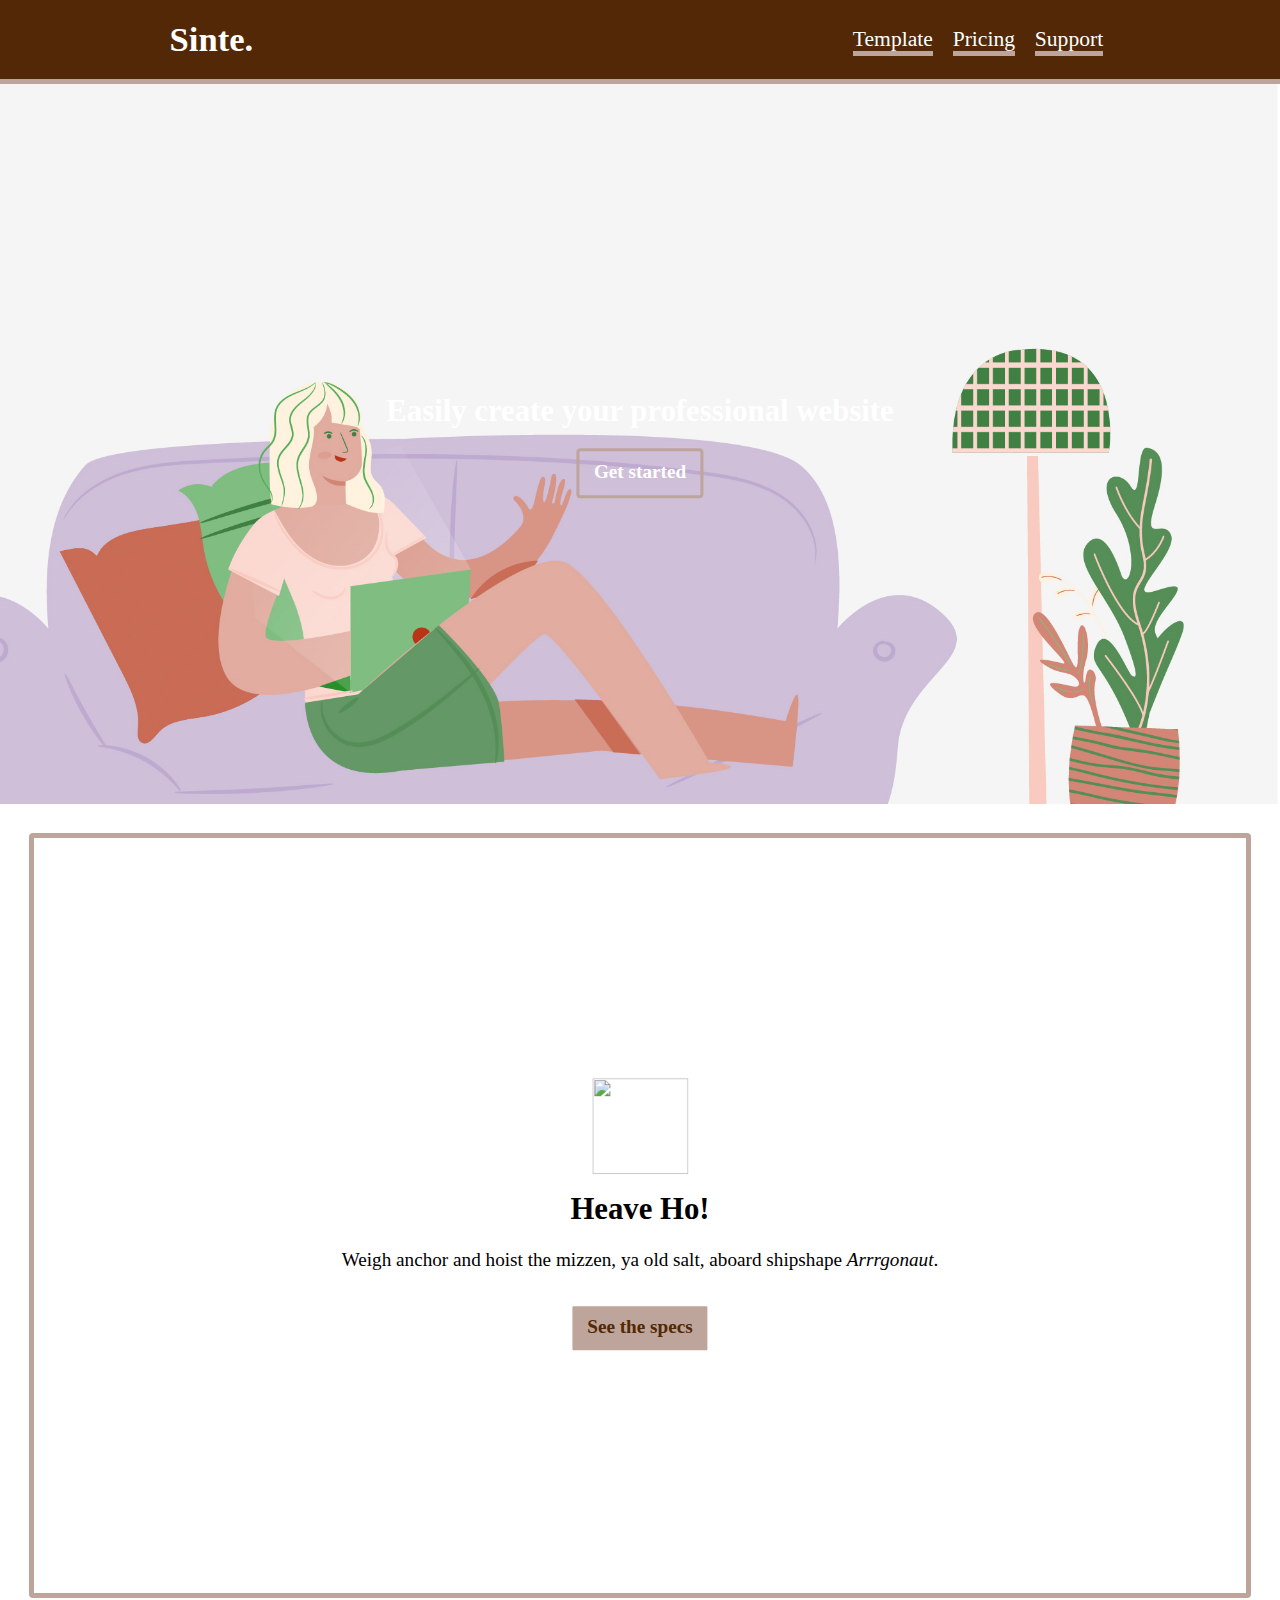
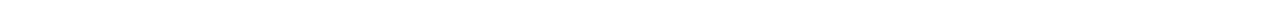
==== index.html @ 898524a1 "Create saas website" ====
<!DOCTYPE html>
<html lang="en-ca">
<head>
  <meta charset="utf-8">
  <title>Saas website</title>
  <meta name="viewport" content="width=device-width,initial-scale=1">
  <link href="css/modules.css" rel="stylesheet">
  <link href="css/grid.css" rel="stylesheet">
  <link href="css/type.css" rel="stylesheet">
  <link href="css/main.css" rel="stylesheet">
  <link href="https://fonts.googleapis.com/css?family=Montserrat:300,400,500,600,700" rel="stylesheet">
</head>
<body>
  <ul class="skip-links">
    <li><a href="#main">Jump to main content</a></li>
    <li><a href="#nav">Jump to navigation</a></li>
  </ul>

  <div class="masthead gutter">
    <header role="banner" class="grid grid-middle gutter wrapper">
      <h1 class="logo push-0 unit [ xs-1 s-1 m-1-2 l-1-2 ] pad-t-1-2 pad-b-1-2">Sinte.</h1>
      <nav role="navigation" id="nav" class="nav unit [ xs-1 s-1 m-1-2 l-1-2 ] pad-t-1-2 pad-b-1-2">
        <ul class="list-group-inline mega push-0">
          <li><a class="ib gutter-1-4" href="#"><span>Template</span></a></li>
          <li><a class="ib gutter-1-4" href="#"><span>Pricing</span></a></li>
          <li><a class="ib gutter-1-4" href="#"><span>Support</span></a></li>
        </ul>
      </nav>
    </header>
  </div>

  <main role="main" id="main">
    <article>
      <div class="banner embed embed-16by9">
        <img class="embed-item" src="images/banner.jpg" alt="">
        <section class="banner-content pin-c w-1 max-length gutter text-center">
          <h2 class="push-1-2">Easily create your professional website</h2>
          <a class="btn btn-ghost btn-banner bold" href="#">Get started</a>
        </section>
      </div>

      <div class="island part-2">
        <div class="card embed embed-golden">
          <div class="card-content pin-c w-1 max-length gutter text-center">
            <i class="icon i-96 push-1-2"><img src="images/ship.svg" alt=""></i>
            <h2 class="push-1-2">Heave Ho!</h2>
            <p>Weigh anchor and hoist the mizzen, ya old salt, aboard shipshape <i>Arrrgonaut</i>.</p>
            <a class="btn btn-light bold" href="#">See the specs</a>
          </div>
        </div>
      </div>
    </article>
  </main>



</body>
</html>
---- css/modules.css ----
/*
 * Modulifier || Code released under the UNLICENSE
 * Code under other copyrights & licenses listed below.
 * https://modulifier.web-dev.tools/#responsive;images;list-group;embed;media-object;icons;hidden;positioning;nice-lists;forms;buttons;accessibility;print
 */

@-moz-viewport { width: device-width; scale: 1; }
@-ms-viewport { width: device-width; scale: 1; }
@-o-viewport { width: device-width; scale: 1; }
@-webkit-viewport { width: device-width; scale: 1; }
@viewport { width: device-width; scale: 1; }

html {
  box-sizing: border-box;
  -moz-text-size-adjust: 100%;
  -ms-text-size-adjust: 100%;
  -webkit-text-size-adjust: 100%;
  text-size-adjust: 100%;
}

*, *::before, *::after {
  box-sizing: inherit;
}

body {
  margin: 0;
}

article,
aside,
details,
figcaption,
figure,
footer,
header,
main,
menu,
nav,
section,
summary {
  display: block;
}

audio,
canvas,
progress,
video {
  display: inline-block;
  vertical-align: baseline;
}

template {
  display: none;
}

details {
  cursor: pointer;
}

audio:not([controls]) {
  display: none;
  height: 0;
}

a,
area,
button,
input,
label,
select,
textarea,
[tabindex] {
  -ms-touch-action: manipulation;
  touch-action: manipulation;
}

img {
  border: 0;
}

.img-flex,
.img-flex img {
  display: block;
  width: 100%;
}

svg {
  fill: currentColor;
}

svg:not(:root) {
  overflow: hidden;
}

svg.img-flex {
  width: 100%;
  height: 100%;
}

.image-replacement, .ir {
  overflow: hidden;
  direction: ltr;
  text-align: left;
  text-indent: 100%;
  white-space: nowrap;
}

.list-group, .list-group-inline, .list-group--inline {
  padding-left: 0;
  list-style-type: none;
}

.list-group > dd {
  margin-left: 0;
}

.list-group-inline::before,
.list-group-inline::after,
.list-group--inline::before,
.list-group--inline::after {
  content: "";
  display: table;
}

.list-group-inline::after,
.list-group--inline::after {
  clear: both;
}

.list-group-inline > li,
.list-group--inline > li {
  display: inline-block;
}

.list-group-inline > dt,
.list-group--inline > dt {
  clear: left;
  float: left;
  width: 11em;
}

.list-group-inline > dd,
.list-group--inline > dd {
  float: left;
  min-width: 12em;
}

.embed {
  margin-left: 0;
  margin-right: 0;
  overflow: hidden;
  position: relative;
  width: 100%;
}

.embed-1by1, .embed--1by1 {
  padding-top: 100%; /* Square */
}

.embed-4by3, .embed--4by3 {
  padding-top: 75%; /* Traditional TV/computer screens */
}

.embed-iso216, .embed--iso216 {
  padding-top: 70.92%; /* A-standard paper sizes */
}

.embed-3by2, .embed--3by2 {
  padding-top: 66.6%; /* Classic 35 mm film & most digital photos, landscape */
}

.embed-2by3, .embed--2by3 {
  padding-top: 150%; /* Classic 35 mm film & most digital photos, portrait */
}

.embed-golden, .embed--golden {
  padding-top: 61.8%; /* The Golden Ratio */
}

.embed-16by9, .embed--16by9 {
  padding-top: 56.25%; /* HD TV */
}

.embed-185by100, .embed--185by100 {
  padding-top: 54.05%; /* Common widescreen cinema */
}

.embed-24by10, .embed--24by10 {
  padding-top: 41.667%; /* Widescreen cinema: 2.4:1 */
}

.embed-3by1, .embed--3by1 {
  padding-top: 33.3333%; /* Panorama photos */
}

.embed-4by1, .embed--4by1 {
  padding-top: 25%; /* Polyvision */
}

.embed-5by1, .embed--5by1 {
  padding-top: 20%; /* Really wide... */
}

.embed-item, .embed__item {
  min-height: 100%;
  left: 0;
  position: absolute;
  top: 0;
  width: 100%;
}

.media {
  overflow: hidden;
}

.media-img, .media__img {
  float: left;
}

.media-img-reversed, .media__img--reversed {
  float: right;
}

.media-img-stacked, .media__img--stacked {
  float: none;
}

.media-body, .media__body {
  overflow: hidden;
  min-width: 12em; /* Slightly less than 200px, responsiveness built in */
}

.icon {
  display: inline-block;
  position: relative;
  background: transparent none no-repeat center center;
  background-size: contain;
  vertical-align: middle;
}

.i-16, .i--16 {
  height: 16px;
  width: 16px;
}

.i-18, .i--18 {
  height: 18px;
  width: 18px;
}

.i-20, .i--20 {
  height: 20px;
  width: 20px;
}

.i-24, .i--24 {
  height: 24px;
  width: 24px;
}

.i-32, .i--32 {
  height: 32px;
  width: 32px;
}

.i-48, .i--48 {
  height: 48px;
  width: 48px;
}

.i-64, .i--64 {
  height: 64px;
  width: 64px;
}

.i-96, .i--96 {
  height: 96px;
  width: 96px;
}

.i-128, .i--128 {
  height: 128px;
  width: 128px;
}

.i-192, .i--192 {
  height: 192px;
  width: 192px;
}

.i-256, .i--256 {
  height: 256px;
  width: 256px;
}

.icon img,
.icon svg {
  left: 0;
  height: 100%;
  position: absolute;
  top: 0;
  width: 100%;
  fill: currentColor;
}

.icon-label {
  vertical-align: middle;
}

.icon-link,
.icon-link:focus,
.icon-link:hover {
  text-decoration: none;
}

[hidden], .hidden {
  /* stylelint-disable declaration-no-important */
  display: none !important;
  visibility: hidden !important;
  /* stylelint-enable */
}

.visually-hidden {
  height: 1px;
  margin: -1px;
  overflow: hidden;
  padding: 0;
  position: absolute;
  width: 1px;
  border: 0;
  clip: rect(0 0 0 0);
  clip-path: inset(50%);
}

.visually-hidden.focusable:active, .visually-hidden.focusable:focus {
  height: auto;
  margin: 0;
  overflow: visible;
  position: static;
  width: auto;
  clip: auto;
  clip-path: none;
}

.invisible {
  visibility: hidden;
}

.chop,
.crop {
  overflow: hidden;
}

.truncate {
  max-width: 100%;
  overflow: hidden;
  width: 100%;
  text-overflow: ellipsis;
  white-space: nowrap;
}

.scrollable {
  max-width: 100%;
  overflow-x: auto;
  overflow-y: hidden;
  -webkit-overflow-scrolling: touch;
}

.clearfix::after {
  content: " ";
  display: block;
  clear: both;
}

.left {
  float: left;
}

.right {
  float: right;
}

.center-text,
.center-flow {
  text-align: center;
}

.center-block {
  margin-left: auto;
  margin-right: auto;
}

.no-auto-margins,
.not-centered {
  /* stylelint-disable declaration-no-important */
  margin-left: 0 !important;
  margin-right: 0 !important;
  /* stylelint-enable */
}

.center-content,
.center-content-vertical,
.center-contents,
.center-contents-vertical {
  display: -webkit-flex;
  display: -ms-flexbox;
  display: flex;
  -webkit-justify-content: center;
  -ms-flex-pack: center;
  justify-content: center;
  -webkit-align-items: center;
  -ms-flex-align: center;
  align-items: center;
  -webkit-align-content: center;
  -ms-flex-line-pack: center;
  align-content: center;
  -webkit-flex-direction: column wrap;
  -ms-flex-direction: column wrap;
  flex-flow: column wrap;
}

.center-content-start,
.center-content-vertical-start,
.center-contents-start,
.center-contents-vertical-start {
  display: -webkit-flex;
  display: -ms-flexbox;
  display: flex;
  -webkit-justify-content: center;
  -ms-flex-pack: center;
  justify-content: center;
  -webkit-flex-direction: column wrap;
  -ms-flex-direction: column wrap;
  flex-flow: column wrap;
}

.center-content-horizontal,
.center-contents-horizontal {
  display: -webkit-flex;
  display: -ms-flexbox;
  display: flex;
  -webkit-justify-content: center;
  -ms-flex-pack: center;
  justify-content: center;
  -webkit-align-items: center;
  -ms-flex-align: center;
  align-items: center;
  -webkit-align-content: center;
  -ms-flex-line-pack: center;
  align-content: center;
  -webkit-flex-direction: row wrap;
  -ms-flex-direction: row wrap;
  flex-flow: row wrap;
}

.inline {
  display: inline;
}

.block {
  display: block;
}

.inline-block, .ib {
  display: inline-block;
}

.valign-top {
  vertical-align: top;
}

.valign-bottom {
  vertical-align: bottom;
}

.valign-middle {
  vertical-align: middle;
}

.fixed {
  position: fixed;
}

.relative {
  position: relative;
}

[class*="pin-"],
.absolute {
  position: absolute;
}

.static {
  position: static;
}

.zindex-1 {
  z-index: 1;
}

.zindex-2 {
  z-index: 2;
}

.zindex-3 {
  z-index: 3;
}

.zindex-1000 {
  z-index: 1000;
}

.pin-top-left,
.pin-left-top,
.pin-tl,
.pin-lt {
  top: 0;
  left: 0;
}

.pin-top-right,
.pin-right-top,
.pin-tr,
.pin-rt {
  top: 0;
  right: 0;
}

.pin-bottom-left,
.pin-left-bottom,
.pin-bl,
.pin-lb {
  bottom: 0;
  left: 0;
}

.pin-bottom-right,
.pin-right-bottom,
.pin-br,
.pin-rb {
  bottom: 0;
  right: 0;
}

.pin-top-center,
.pin-center-top,
.pin-tc,
.pin-ct {
  left: 50%;
  top: 0;
  transform: translateX(-50%);
}

.pin-bottom-center,
.pin-center-bottom,
.pin-bc,
.pin-cb {
  bottom: 0;
  left: 50%;
  transform: translateX(-50%);
}

.pin-center-left,
.pin-left-center,
.pin-cl,
.pin-lc {
  left: 0;
  top: 50%;
  transform: translateY(-50%);
}

.pin-center-right,
.pin-right-center,
.pin-cr,
.pin-rc {
  right: 0;
  top: 50%;
  transform: translateY(-50%);
}

.pin-center, .pin-c {
  left: 50%;
  top: 50%;
  transform: translate(-50%, -50%);
}

.width-quarter, .w-1-4 {
  width: 25%;
}

.width-half, .w-1-2 {
  width: 50%;
}

.width-full, .w-1 {
  width: 100%;
}

.height-quarter, .h-1-4 {
  height: 25%;
}

.height-half, .h-1-2 {
  height: 50%;
}

.height-full, .h-1 {
  height: 100%;
}

.height-win-quarter, .h-w-1-4 {
  height: 25vh;
  max-height: 46em;
}

.height-win-half, .h-w-1-2 {
  height: 50vh;
  max-height: 46em;
}

.height-win-full, .h-w-1 {
  height: 100vh;
  max-height: 46em;
}

ul {
  list-style-type: none;
}

ul > li::before {
  content: "·";
  float: left;
  margin-left: -1.6em;
  width: 1.3em;
  text-align: right;
}

ol {
  counter-reset: ol-simple-numbers;
  list-style-type: none;
}

ol > li::before {
  float: left;
  margin-left: -1.6em;
  width: 1.3em;
  counter-increment: ol-simple-numbers;
  content: counter(ol-simple-numbers);
  text-align: right;
}

.list-group > li::before,
.list-group-inline > li::before,
.list-group--inline > li::before {
  content: none;
}

/* stylelint-disable no-descending-specificity */

/*
 * (c) Nicolas Gallagher and Jonathan Neal of Normalize.css || MIT License
 *     https://necolas.github.io/normalize.css/
 */

button,
input,
optgroup,
select,
textarea {
  color: inherit;
  font: inherit;
  margin: 0;
}

button,
input {
  overflow: visible;
}

button,
select {
  text-transform: none;
}

button,
html [type="button"],
[type="reset"],
[type="submit"] {
  -webkit-appearance: button;
  cursor: pointer;
}

button[disabled],
html input[disabled] {
  cursor: default;
}

button::-moz-focus-inner,
input::-moz-focus-inner {
  border: 0;
  padding: 0;
}

[type="checkbox"],
[type="radio"] {
  opacity: 0;
  position: absolute;
  height: 1px;
  width: 1px;
}

[type="number"]::-webkit-inner-spin-button,
[type="number"]::-webkit-outer-spin-button {
  height: auto;
}

[type="search"]::-webkit-search-cancel-button,
[type="search"]::-webkit-search-decoration {
  -webkit-appearance: none;
}

fieldset {
  padding-left: 0;
  padding-right: 0;

  border: 0;
  border-top: 2px solid #666;
}

legend {
  color: inherit;
  display: table;
  max-width: 100%;
  padding: 0 .3em 0 0;
  white-space: normal;

  border: 0;

  font-weight: bold;
}

optgroup {
  font-weight: bold;
}

::-webkit-input-placeholder {
  color: inherit;
  opacity: .54;
}

::-webkit-file-upload-button {
  -webkit-appearance: button;
  font: inherit;
}

/* End Normalize.css code */

label,
.label-block {
  display: block;
  cursor: pointer;
}

[type="checkbox"] + label,
[type="radio"] + label,
.label-inline {
  display: inline-block;
}

input:not([type]),
[type="text"],
[type="number"],
[type="search"],
[type="url"],
[type="email"],
[type="password"],
[type="tel"],
[type="datetime-local"],
[type="month"],
[type="week"],
[type="date"],
[type="time"],
[type="range"],
select,
textarea {
  -moz-appearance: none;
  -webkit-appearance: none;
  appearance: none;
}

input,
textarea {
  display: block;
  width: 100%;

  background-color: #fff;
  border: 2px solid #666;
  border-radius: 0;
}

label {
  vertical-align: middle;
}

textarea {
  max-width: 100%;
  min-height: 4em;
  overflow: auto;
}

[type="color"] {
  display: inline-block;
  width: 2em;
}

select {
  display: block;
  width: 100%;

  background-image: url("data:image/svg+xml,%3Csvg xmlns='http://www.w3.org/2000/svg' width='256' height='256' viewBox='0 0 256 256'%3E%3Cpath fill='none' stroke='%23000' stroke-miterlimit='10' stroke-width='70' d='M36.3 82.1l91.9 91.8 91.5-91.8'/%3E%3C/svg%3E");
  background-repeat: no-repeat;
  background-position: calc(100% - .4em) center;
  background-size: 18px auto;
  background-color: #fff;
  border: 2px solid #666;
  border-radius: 0;
}

[type="checkbox"] + label::before {
  content: " ";
  display: inline-block;
  height: 1.8em;
  margin-right: .3em;
  position: relative;
  vertical-align: middle;
  top: -.1em;
  width: 1.8em;

  background-color: #fff;
  background-size: cover;
  border: 2px solid #666;

  line-height: inherit;
}

[type="checkbox"]:checked + label::before {
  background-image: url("data:image/svg+xml,%3Csvg xmlns='http://www.w3.org/2000/svg' width='256' height='256' viewBox='0 0 256 256'%3E%3Cpath fill='none' stroke='%23000' stroke-miterlimit='10' stroke-width='50' d='M49.9 130.1l50.8 50.7L206.1 75.2'/%3E%3C/svg%3E");
}

[type="checkbox"]:focus + label::before {
  outline: 3px solid #000;
  z-index: 1000;
}

[type="radio"] + label::before {
  content: " ";
  display: inline-block;
  height: 1.8em;
  margin-right: .3em;
  position: relative;
  vertical-align: middle;
  top: -.1em;
  width: 1.8em;

  background-color: #fff;
  background-size: cover;
  border: 2px solid #666;
  border-radius: 50%;

  line-height: inherit;
}

[type="radio"]:checked + label::before {
  background-image: url("data:image/svg+xml,%3Csvg xmlns='http://www.w3.org/2000/svg' width='256' height='256' viewBox='0 0 256 256'%3E%3Ccircle cx='128' cy='128' r='70.4'/%3E%3C/svg%3E");
}

[type="radio"]:focus + label::before,
[type="radio"] + label:focus::before {
  box-shadow: 0 0 0 3px #000;
  z-index: 1000;
}

[type="range"] {
  border: 0;
  background-color: #fff;
}

[type="range"]::-webkit-slider-runnable-track {
  height: 6px;

  -webkit-appearance: none;
  appearance: none;
  background-color: #ccc;
  border: 0;
  border-radius: 3px;
}

[type="range"]:active::-webkit-slider-runnable-track {
  background-color: #ccc;
}

[type="range"]::-moz-range-track {
  height: 6px;

  -moz-appearance: none;
  appearance: none;
  background-color: #ccc;
  border: 0;
  border-radius: 3px;
}

[type="range"]:active::-moz-range-track {
  background-color: #ccc;
}

[type="range"]::-ms-track {
  height: 6px;

  -ms-appearance: none;
  appearance: none;
  background-color: #ccc;
  border: 0;
  border-radius: 3px;
}

[type="range"]:active::-ms-track {
  background-color: #ccc;
}

[type="range"]::-webkit-slider-thumb {
  margin-top: -4px;
  height: 16px;
  width: 16px;

  -webkit-appearance: none;
  appearance: none;
  background-color: #000;
  border: none;
  border-radius: 50%;
}

[type="range"]:hover::-webkit-slider-thumb {
  background-color: #000;
}

[type="range"]:active::-webkit-slider-thumb {
  background-color: #000;
}

[type="range"]::-moz-range-thumb {
  margin-top: -4px;
  height: 16px;
  width: 16px;

  -webkit-appearance: none;
  appearance: none;
  background-color: #000;
  border: none;
  border-radius: 50%;
}

[type="range"]:hover::-moz-range-thumb {
  background-color: #000;
}

[type="range"]:active::-moz-range-thumb {
  background-color: #000;
}

[type="range"]::-ms-thumb {
  margin-top: -4px;
  height: 16px;
  width: 16px;

  -webkit-appearance: none;
  appearance: none;
  background-color: #000;
  border: none;
  border-radius: 50%;
}

[type="range"]:hover::-ms-thumb {
  background-color: #000;
}

[type="range"]:active::-ms-thumb {
  background-color: #000;
}

[type="checkbox"].hide-custom-input + label::before,
[type="checkbox"] + .hide-custom-input::before,
[type="radio"].hide-custom-input + label::before,
[type="radio"] + .hide-custom-input::before {
  content: none;
  display: none;
}

/* stylelint-enable */

.link-box {
  display: block;
  text-decoration: none;
}

/* stylelint-disable no-descending-specificity */

button,
.btn {
  cursor: pointer;
  display: inline-block;
  margin: 0;
  overflow: visible;
  padding: .375em .75em .42em;
  -webkit-appearance: none;
  -moz-appearance: none;
  appearance: none;
  background-color: #333;
  border-radius: 4px;
  border: 3px solid #333;
  color: #fff;
  font: inherit;
  text-decoration: none;
  text-transform: none;
}

button::-moz-focus-inner {
  border: 0;
  padding: 0;
}

/* stylelint-enable */

button:focus,
button:hover,
.btn:focus,
.btn:hover {
  background-color: #000;
  border-color: #000;
  color: #fff;
}

button[disabled] {
  cursor: default;
}

.btn-light, .btn--light {
  background-color: #e2e2e2;
  border-color: #e2e2e2;
  color: #000;
}

.btn-light:focus,
.btn-light:hover,
.btn--light:focus,
.btn--light:hover {
  background-color: #666;
  border-color: #666;
  color: #fff;
}

.btn-ghost,
.btn--ghost {
  background-color: transparent;
  border-color: #333;
  color: #000;
}

.btn-ghost:focus,
.btn-ghost:hover,
.btn--ghost:focus,
.btn--ghost:hover {
  background-color: #e2e2e2;
  border-color: #000;
  color: #000;
}

.btn-link {
  display: inline;
  padding: 0;
  background-color: transparent;
  border-radius: 0;
  border: 0;
  color: inherit;
}

.btn-link:focus,
.btn-link:hover {
  background-color: transparent;
  color: inherit;
}

a:hover, a:active {
  outline: none;
}

a:focus,
[tabindex="0"]:focus,
details:focus,
summary:focus,
input:focus,
textarea:focus,
button:focus,
select:focus {
  outline: 3px solid #000;
  outline-offset: 0;
}

a:focus, [tabindex="0"]:focus {
  outline-offset: 3px;
}

.skip-links {
  margin: 0;
  padding: 0;
  list-style-type: none;
}

.skip-links > li::before {
  content: none; /* Remove the bullets if nice lists is selected */
}

.skip-links a,
.skip-links button {
  padding: .5em .75em;
  position: absolute;
  top: -10em;
  z-index: 10000; /* To make sure they're always on top */
  background-color: #000;
  border: 0;
  color: #fff;
  font-size: 1.125rem;
  font-weight: bold;
  text-decoration: none;
}

.skip-links a:focus,
.skip-links button:focus {
  outline-offset: 3px;
  top: 0;
}

[aria-busy="true"] {
  cursor: progress;
}

[aria-controls] {
  cursor: pointer;
}

[aria-disabled] {
  cursor: default;
}

.print-only {
  display: none;
  visibility: hidden;
}

.page-break-before {
  page-break-before: always;
}

.page-break-after {
  page-break-after: always;
}

.no-page-break-inside {
  page-break-inside: avoid;
}

@media print {

  /* stylelint-disable declaration-no-important */

  .no-print {
    display: none !important;
    visibility: hidden !important;
  }

  .print-only,
  .force-print {
    display: block !important;
    visibility: visible !important;
  }

  /* stylelint-enable */

  .visually-hidden.force-print {
    height: auto;
    margin: 0;
    overflow: visible;
    padding: 0;
    position: static;
    width: auto;
    border: 0;
    clip: initial;
    clip-path: none;
  }

  /*
   * (c) Fabien Sa || MIT License
   *     http://bafs.github.io/Gutenberg/
   */

  table,
  blockquote,
  pre,
  code,
  figure,
  li,
  hr,
  ul,
  ol,
  a,
  tr {
    page-break-inside: avoid;
  }

  h1, h2, h3, h4, h5, h6, p, a {
    orphans: 3;
    widows: 3;
  }

  h1,
  h2,
  h3,
  h4,
  h5,
  h6 {
    page-break-after: avoid;
    page-break-inside: avoid;
  }

  h1 + p,
  h2 + p,
  h3 + p,
  h4 + p,
  h5 + p,
  h6 + p {
    page-break-before: avoid;
  }

  img {
    page-break-after: auto;
    page-break-before: auto;
    page-break-inside: avoid;
  }

  /* stylelint-disable declaration-no-important */

  pre {
    white-space: pre-wrap !important;
    word-wrap: break-word;
  }

  /* stylelint-enable */

  /* End Gutenberg code */

  /*
   * (c) HTML5 Boilerplate || MIT License
   *     https://html5boilerplate.com/
   */

  /* stylelint-disable declaration-no-important */

  *, *::before, *::after, *::first-letter, *::first-line {
    background: none transparent !important;
    color: #000 !important;
    box-shadow: none !important;
    text-shadow: none !important;
  }

  /* stylelint-enable */

  a, a:visited {
    text-decoration: underline;
  }

  a[href]::after {
    content: " (" attr(href) ")";
  }

  abbr[title]::after {
    content: " (" attr(title) ")";
  }

  a[href^="#"]::after,
  a[href^="javascript:"]::after,
  a.no-print-href::after,
  a.href-no-print::after {
    content: "";
  }

  thead {
    display: table-header-group;
  }

  /* End HTML5 Boilerplate code */

}
---- css/grid.css ----
/*
  Gridifier || Code released under the UNLICENSE
  https://gridifier.web-dev.tools/#xs,4,0,0,0;s,4,25,0,0;m,4,38,1,1;l,4,60,1,1
*/

.grid {
  margin: 0;
  padding: 0;
  letter-spacing: -.31em;
  text-rendering: optimizeSpeed;
  display: -webkit-flex;
  display: -ms-flexbox;
  display: flex;
  -webkit-flex-flow: row wrap;
  -ms-flex-flow: row wrap;
  flex-flow: row wrap;
}

.grid-bottom {
  -webkit-align-items: flex-end;
  -ms-align-items: flex-end;
  align-items: flex-end;
}

.grid-middle {
  -webkit-align-items: center;
  -ms-align-items: center;
  align-items: center;
}

.grid-stretch {
  -webkit-align-items: stretch;
  -ms-align-items: stretch;
  align-items: stretch;
}

.opera-only :-o-prefocus,
.grid {
  word-spacing: -.43em;
}

.unit {
  letter-spacing: normal;
  text-rendering: auto;
  vertical-align: top;
  word-spacing: normal;
  display: inline-block;
  visibility: visible;
}

.grid-bottom .unit {
  vertical-align: bottom;
}

.grid-middle .unit {
  vertical-align: middle;
}

[class*="unit-push-"],
[class*="unit-pull-"] {
  position: relative;
}

.unit-content-distribute {
  display: -ms-flexbox;
  display: -webkit-flex;
  display: flex;
  -ms-flex-direction: column;
  -webkit-flex-direction: column;
  flex-direction: column;
  -ms-flex-pack: justify;
  -webkit-justify-content: space-between;
  justify-content: space-between;
}

.unit-content-center,
.unit-content-center-vertical {
  display: -webkit-flex;
  display: -ms-flexbox;
  display: flex;
  -webkit-justify-content: center;
  -ms-flex-pack: center;
  justify-content: center;
  -webkit-align-items: center;
  -ms-flex-align: center;
  align-items: center;
  -webkit-align-content: center;
  -ms-flex-line-pack: center;
  align-content: center;
  -webkit-flex-direction: column wrap;
  -ms-flex-direction: column wrap;
  flex-flow: column wrap;
}

.unit-content-center-horizontal {
  display: -webkit-flex;
  display: -ms-flexbox;
  display: flex;
  -webkit-justify-content: center;
  -ms-flex-pack: center;
  justify-content: center;
  -webkit-align-items: center;
  -ms-flex-align: center;
  align-items: center;
  -webkit-align-content: center;
  -ms-flex-line-pack: center;
  align-content: center;
  -webkit-flex-direction: row wrap;
  -ms-flex-direction: row wrap;
  flex-flow: row wrap;
}

.content-fill,
.content-stretch {
  -ms-flex-grow: 2;
  -webkit-flex-grow: 2;
  flex-grow: 2;
  max-width: 100%; /* @bugfix: IE 10, 11 */
}

.content-shrink {
  -ms-align-self: center;
  -webkit-align-self: center;
  align-self: center;
}

.unit-xs-hidden,
.xs-0 {
  display: none;
  visibility: hidden;
}

.unit-xs-centered {
  margin: 0 auto;
}

.unit-xs-1,
.xs-1 {
  display: block;
  visibility: visible;
  width: 100%;
}

.unit-xs-1-2,
.xs-1-2 {
  width: 50%;
}

.unit-xs-1-3,
.xs-1-3 {
  width: 33.3333%;
}

.unit-xs-2-3,
.xs-2-3 {
  width: 66.6667%;
}

.unit-xs-1-4,
.xs-1-4 {
  width: 25%;
}

.unit-xs-3-4,
.xs-3-4 {
  width: 75%;
}

.unit-xs-1-2,
.xs-1-2,
.unit-xs-1-3,
.xs-1-3,
.unit-xs-2-3,
.xs-2-3,
.unit-xs-1-4,
.xs-1-4,
.unit-xs-3-4,
.xs-3-4 {
  display: inline-block;
  visibility: visible;
}

.unit-xs-1-2[class*="-content-"],
.xs-1-2[class*="-content-"],
.unit-xs-1-3[class*="-content-"],
.xs-1-3[class*="-content-"],
.unit-xs-2-3[class*="-content-"],
.xs-2-3[class*="-content-"],
.unit-xs-1-4[class*="-content-"],
.xs-1-4[class*="-content-"],
.unit-xs-3-4[class*="-content-"],
.xs-3-4[class*="-content-"] {
  display: -webkit-flex;
  display: -ms-flexbox;
  display: flex;
}

.unit-xs-content-distribute,
.xs-content-distribute {
  display: -ms-flexbox;
  display: -webkit-flex;
  display: flex;
  -ms-flex-direction: column;
  -webkit-flex-direction: column;
  flex-direction: column;
  -ms-flex-pack: justify;
  -webkit-justify-content: space-between;
  justify-content: space-between;
}

.unit-xs-content-center,
.unit-xs-content-center-vertical {
  display: -webkit-flex;
  display: -ms-flexbox;
  display: flex;
  -webkit-justify-content: center;
  -ms-flex-pack: center;
  justify-content: center;
  -webkit-align-items: center;
  -ms-flex-align: center;
  align-items: center;
  -webkit-align-content: center;
  -ms-flex-line-pack: center;
  align-content: center;
  -webkit-flex-direction: column wrap;
  -ms-flex-direction: column wrap;
  flex-flow: column wrap;
}

.unit-xs-content-center-horizontal {
  display: -webkit-flex;
  display: -ms-flexbox;
  display: flex;
  -webkit-justify-content: center;
  -ms-flex-pack: center;
  justify-content: center;
  -webkit-align-items: center;
  -ms-flex-align: center;
  align-items: center;
  -webkit-align-content: center;
  -ms-flex-line-pack: center;
  align-content: center;
  -webkit-flex-direction: row wrap;
  -ms-flex-direction: row wrap;
  flex-flow: row wrap;
}

.xs-content-fill,
.xs-content-stretch {
  -ms-flex-grow: 2;
  -webkit-flex-grow: 2;
  flex-grow: 2;
  max-width: 100%; /* @bugfix: IE 10, 11 */
}

.xs-content-shrink {
  -ms-align-self: center;
  -webkit-align-self: center;
  align-self: center;
}

@media only screen and (min-width: 25em) {

  .unit-s-hidden,
  .s-0 {
    display: none;
    visibility: hidden;
  }

  .unit-s-centered {
    margin: 0 auto;
  }

  .unit-s-1,
  .s-1 {
    display: block;
    visibility: visible;
    width: 100%;
  }

  .unit-s-1-2,
  .s-1-2 {
    width: 50%;
  }

  .unit-s-1-3,
  .s-1-3 {
    width: 33.3333%;
  }

  .unit-s-2-3,
  .s-2-3 {
    width: 66.6667%;
  }

  .unit-s-1-4,
  .s-1-4 {
    width: 25%;
  }

  .unit-s-3-4,
  .s-3-4 {
    width: 75%;
  }

  .unit-s-1-2,
  .s-1-2,
  .unit-s-1-3,
  .s-1-3,
  .unit-s-2-3,
  .s-2-3,
  .unit-s-1-4,
  .s-1-4,
  .unit-s-3-4,
  .s-3-4 {
    display: inline-block;
    visibility: visible;
  }

  .unit-s-1-2[class*="-content-"],
  .s-1-2[class*="-content-"],
  .unit-s-1-3[class*="-content-"],
  .s-1-3[class*="-content-"],
  .unit-s-2-3[class*="-content-"],
  .s-2-3[class*="-content-"],
  .unit-s-1-4[class*="-content-"],
  .s-1-4[class*="-content-"],
  .unit-s-3-4[class*="-content-"],
  .s-3-4[class*="-content-"] {
    display: -webkit-flex;
    display: -ms-flexbox;
    display: flex;
  }

  .unit-s-content-distribute,
  .s-content-distribute {
    display: -ms-flexbox;
    display: -webkit-flex;
    display: flex;
    -ms-flex-direction: column;
    -webkit-flex-direction: column;
    flex-direction: column;
    -ms-flex-pack: justify;
    -webkit-justify-content: space-between;
    justify-content: space-between;
  }

  .unit-s-content-center,
  .unit-s-content-center-vertical {
    display: -webkit-flex;
    display: -ms-flexbox;
    display: flex;
    -webkit-justify-content: center;
    -ms-flex-pack: center;
    justify-content: center;
    -webkit-align-items: center;
    -ms-flex-align: center;
    align-items: center;
    -webkit-align-content: center;
    -ms-flex-line-pack: center;
    align-content: center;
    -webkit-flex-direction: column wrap;
    -ms-flex-direction: column wrap;
    flex-flow: column wrap;
  }

  .unit-s-content-center-horizontal {
    display: -webkit-flex;
    display: -ms-flexbox;
    display: flex;
    -webkit-justify-content: center;
    -ms-flex-pack: center;
    justify-content: center;
    -webkit-align-items: center;
    -ms-flex-align: center;
    align-items: center;
    -webkit-align-content: center;
    -ms-flex-line-pack: center;
    align-content: center;
    -webkit-flex-direction: row wrap;
    -ms-flex-direction: row wrap;
    flex-flow: row wrap;
  }

  .s-content-fill,
  .s-content-stretch {
    -ms-flex-grow: 2;
    -webkit-flex-grow: 2;
    flex-grow: 2;
    max-width: 100%; /* @bugfix: IE 10, 11 */
  }

  .s-content-shrink {
    -ms-align-self: center;
    -webkit-align-self: center;
    align-self: center;
  }

}

@media only screen and (min-width: 38em) {

  .unit-m-hidden,
  .m-0 {
    display: none;
    visibility: hidden;
  }

  .unit-m-centered {
    margin: 0 auto;
  }

  .unit-m-1,
  .m-1 {
    display: block;
    visibility: visible;
    width: 100%;
  }

  .unit-offset-m-0 {
    margin-left: 0;
  }

  .unit-push-m-0,
  .unit-pull-m-0 {
    left: 0;
  }

  .unit-m-1-2,
  .m-1-2 {
    width: 50%;
  }

  .unit-offset-m-1-2 {
    margin-left: 50%;
  }

  .unit-push-m-1-2 {
    left: 50%;
  }

  .unit-pull-m-1-2 {
    left: -50%;
  }

  .unit-m-1-3,
  .m-1-3 {
    width: 33.3333%;
  }

  .unit-offset-m-1-3 {
    margin-left: 33.3333%;
  }

  .unit-push-m-1-3 {
    left: 33.3333%;
  }

  .unit-pull-m-1-3 {
    left: -33.3333%;
  }

  .unit-m-2-3,
  .m-2-3 {
    width: 66.6667%;
  }

  .unit-offset-m-2-3 {
    margin-left: 66.6667%;
  }

  .unit-push-m-2-3 {
    left: 66.6667%;
  }

  .unit-pull-m-2-3 {
    left: -66.6667%;
  }

  .unit-m-1-4,
  .m-1-4 {
    width: 25%;
  }

  .unit-offset-m-1-4 {
    margin-left: 25%;
  }

  .unit-push-m-1-4 {
    left: 25%;
  }

  .unit-pull-m-1-4 {
    left: -25%;
  }

  .unit-m-3-4,
  .m-3-4 {
    width: 75%;
  }

  .unit-offset-m-3-4 {
    margin-left: 75%;
  }

  .unit-push-m-3-4 {
    left: 75%;
  }

  .unit-pull-m-3-4 {
    left: -75%;
  }

  .unit-m-1-2,
  .m-1-2,
  .unit-m-1-3,
  .m-1-3,
  .unit-m-2-3,
  .m-2-3,
  .unit-m-1-4,
  .m-1-4,
  .unit-m-3-4,
  .m-3-4 {
    display: inline-block;
    visibility: visible;
  }

  .unit-m-1-2[class*="-content-"],
  .m-1-2[class*="-content-"],
  .unit-m-1-3[class*="-content-"],
  .m-1-3[class*="-content-"],
  .unit-m-2-3[class*="-content-"],
  .m-2-3[class*="-content-"],
  .unit-m-1-4[class*="-content-"],
  .m-1-4[class*="-content-"],
  .unit-m-3-4[class*="-content-"],
  .m-3-4[class*="-content-"] {
    display: -webkit-flex;
    display: -ms-flexbox;
    display: flex;
  }

  .unit-m-content-distribute,
  .m-content-distribute {
    display: -ms-flexbox;
    display: -webkit-flex;
    display: flex;
    -ms-flex-direction: column;
    -webkit-flex-direction: column;
    flex-direction: column;
    -ms-flex-pack: justify;
    -webkit-justify-content: space-between;
    justify-content: space-between;
  }

  .unit-m-content-center,
  .unit-m-content-center-vertical {
    display: -webkit-flex;
    display: -ms-flexbox;
    display: flex;
    -webkit-justify-content: center;
    -ms-flex-pack: center;
    justify-content: center;
    -webkit-align-items: center;
    -ms-flex-align: center;
    align-items: center;
    -webkit-align-content: center;
    -ms-flex-line-pack: center;
    align-content: center;
    -webkit-flex-direction: column wrap;
    -ms-flex-direction: column wrap;
    flex-flow: column wrap;
  }

  .unit-m-content-center-horizontal {
    display: -webkit-flex;
    display: -ms-flexbox;
    display: flex;
    -webkit-justify-content: center;
    -ms-flex-pack: center;
    justify-content: center;
    -webkit-align-items: center;
    -ms-flex-align: center;
    align-items: center;
    -webkit-align-content: center;
    -ms-flex-line-pack: center;
    align-content: center;
    -webkit-flex-direction: row wrap;
    -ms-flex-direction: row wrap;
    flex-flow: row wrap;
  }

  .m-content-fill,
  .m-content-stretch {
    -ms-flex-grow: 2;
    -webkit-flex-grow: 2;
    flex-grow: 2;
    max-width: 100%; /* @bugfix: IE 10, 11 */
  }

  .m-content-shrink {
    -ms-align-self: center;
    -webkit-align-self: center;
    align-self: center;
  }

}

@media only screen and (min-width: 60em) {

  .unit-l-hidden,
  .l-0 {
    display: none;
    visibility: hidden;
  }

  .unit-l-centered {
    margin: 0 auto;
  }

  .unit-l-1,
  .l-1 {
    display: block;
    visibility: visible;
    width: 100%;
  }

  .unit-offset-l-0 {
    margin-left: 0;
  }

  .unit-push-l-0,
  .unit-pull-l-0 {
    left: 0;
  }

  .unit-l-1-2,
  .l-1-2 {
    width: 50%;
  }

  .unit-offset-l-1-2 {
    margin-left: 50%;
  }

  .unit-push-l-1-2 {
    left: 50%;
  }

  .unit-pull-l-1-2 {
    left: -50%;
  }

  .unit-l-1-3,
  .l-1-3 {
    width: 33.3333%;
  }

  .unit-offset-l-1-3 {
    margin-left: 33.3333%;
  }

  .unit-push-l-1-3 {
    left: 33.3333%;
  }

  .unit-pull-l-1-3 {
    left: -33.3333%;
  }

  .unit-l-2-3,
  .l-2-3 {
    width: 66.6667%;
  }

  .unit-offset-l-2-3 {
    margin-left: 66.6667%;
  }

  .unit-push-l-2-3 {
    left: 66.6667%;
  }

  .unit-pull-l-2-3 {
    left: -66.6667%;
  }

  .unit-l-1-4,
  .l-1-4 {
    width: 25%;
  }

  .unit-offset-l-1-4 {
    margin-left: 25%;
  }

  .unit-push-l-1-4 {
    left: 25%;
  }

  .unit-pull-l-1-4 {
    left: -25%;
  }

  .unit-l-3-4,
  .l-3-4 {
    width: 75%;
  }

  .unit-offset-l-3-4 {
    margin-left: 75%;
  }

  .unit-push-l-3-4 {
    left: 75%;
  }

  .unit-pull-l-3-4 {
    left: -75%;
  }

  .unit-l-1-2,
  .l-1-2,
  .unit-l-1-3,
  .l-1-3,
  .unit-l-2-3,
  .l-2-3,
  .unit-l-1-4,
  .l-1-4,
  .unit-l-3-4,
  .l-3-4 {
    display: inline-block;
    visibility: visible;
  }

  .unit-l-1-2[class*="-content-"],
  .l-1-2[class*="-content-"],
  .unit-l-1-3[class*="-content-"],
  .l-1-3[class*="-content-"],
  .unit-l-2-3[class*="-content-"],
  .l-2-3[class*="-content-"],
  .unit-l-1-4[class*="-content-"],
  .l-1-4[class*="-content-"],
  .unit-l-3-4[class*="-content-"],
  .l-3-4[class*="-content-"] {
    display: -webkit-flex;
    display: -ms-flexbox;
    display: flex;
  }

  .unit-l-content-distribute,
  .l-content-distribute {
    display: -ms-flexbox;
    display: -webkit-flex;
    display: flex;
    -ms-flex-direction: column;
    -webkit-flex-direction: column;
    flex-direction: column;
    -ms-flex-pack: justify;
    -webkit-justify-content: space-between;
    justify-content: space-between;
  }

  .unit-l-content-center,
  .unit-l-content-center-vertical {
    display: -webkit-flex;
    display: -ms-flexbox;
    display: flex;
    -webkit-justify-content: center;
    -ms-flex-pack: center;
    justify-content: center;
    -webkit-align-items: center;
    -ms-flex-align: center;
    align-items: center;
    -webkit-align-content: center;
    -ms-flex-line-pack: center;
    align-content: center;
    -webkit-flex-direction: column wrap;
    -ms-flex-direction: column wrap;
    flex-flow: column wrap;
  }

  .unit-l-content-center-horizontal {
    display: -webkit-flex;
    display: -ms-flexbox;
    display: flex;
    -webkit-justify-content: center;
    -ms-flex-pack: center;
    justify-content: center;
    -webkit-align-items: center;
    -ms-flex-align: center;
    align-items: center;
    -webkit-align-content: center;
    -ms-flex-line-pack: center;
    align-content: center;
    -webkit-flex-direction: row wrap;
    -ms-flex-direction: row wrap;
    flex-flow: row wrap;
  }

  .l-content-fill,
  .l-content-stretch {
    -ms-flex-grow: 2;
    -webkit-flex-grow: 2;
    flex-grow: 2;
    max-width: 100%; /* @bugfix: IE 10, 11 */
  }

  .l-content-shrink {
    -ms-align-self: center;
    -webkit-align-self: center;
    align-self: center;
  }

}
---- css/type.css ----
/*
  Typografier || Code released under the UNLICENSE
  https://typografier.web-dev.tools/#0,100,1.3,1.067,0;38,110,1.4,1.125,1;60,120,1.5,1.125,1;90,130,1.5,1.125,1
*/

html {
  font-size: 100%;
  line-height: 1.3;
}

a {
  background-color: transparent;
  -webkit-text-decoration-skip: objects;
}

sub,
sup {
  font-size: .75em;
  line-height: 1px;
  position: relative;
  vertical-align: baseline;
}

sup {
  top: -.5em;
}

sub {
  bottom: -.25em;
}

pre,
code,
kbd,
samp {
  font-size: 1em;
}

abbr[title] {
  border-bottom: none;
  text-decoration: underline;
  text-decoration: underline dotted;
}

b,
strong {
  font-weight: bold;
}

dfn,
caption {
  font-style: italic;
}

hr {
  border: 0;
  border-top: 2px solid #000;
  height: 0;
}

table {
  border-collapse: collapse;
  border-spacing: 0;
  width: 100%;
  table-layout: fixed;
}

caption {
  text-align: left;
}

th,
td {
  border-bottom: 1px solid #000;
  text-align: left;
  vertical-align: top;
}

thead th {
  vertical-align: bottom;

  border-bottom-width: 2px;
}

.text-left {
  text-align: left;
}

.text-right {
  text-align: right;
}

.text-center {
  text-align: center;
}

.normal {
  font-weight: normal;
  font-style: normal;
}

.not-bold {
  font-weight: normal;
}

.not-italic {
  font-style: normal;
}

.bold {
  font-weight: bold;
}

.italic {
  font-style: italic;
}

.text-upper {
  text-transform: uppercase;
}

.text-lower {
  text-transform: lowercase;
}

.wrapper {
  margin-left: auto;
  margin-right: auto;
  max-width: 52em;
  width: 100%;
}

.wrapper-no-center {
  max-width: 52em;
  width: 100%;
}

.max-length {
  margin-left: auto;
  margin-right: auto;
  max-width: 36em;
  width: 100%;
}

.max-length-no-center {
  max-width: 36em;
  width: 100%;
}

h1,
h2,
h3,
h4,
h5,
h6,
p,
ul,
ol,
dl,
dd,
figure,
blockquote,
details,
hr,
fieldset,
pre,
table,
caption {
  margin: 0 0 1.3rem;
}

.tenamega {
  font-size: 2.0408rem;
  line-height: 2.925rem;
}

.tenakilo {
  font-size: 1.9127rem;
  line-height: 2.6rem;
}

.tena {
  font-size: 1.7926rem;
  line-height: 2.6rem;
}

.nina {
  font-size: 1.68rem;
  line-height: 2.275rem;
}

.yotta {
  font-size: 1.5745rem;
  line-height: 2.275rem;
}

.zetta {
  font-size: 1.4757rem;
  line-height: 1.95rem;
}

h1,
.exa {
  font-size: 1.383rem;
  line-height: 1.95rem;
}

h2,
.peta {
  font-size: 1.2962rem;
  line-height: 1.95rem;
}

h3,
.tera {
  font-size: 1.2148rem;
  line-height: 1.625rem;
}

h4,
.giga {
  font-size: 1.1385rem;
  line-height: 1.625rem;
}

h5,
.mega {
  font-size: 1.067rem;
  line-height: 1.625rem;
}

h6,
.kilo,
input,
textarea {
  font-size: 1rem;
  line-height: 1.3rem;
}

small,
.milli {
  font-size: .9372rem;
  line-height: 1.3rem;
}

.micro {
  font-size: .8784rem;
  line-height: 1.3rem;
}

ul {
  padding-left: 1em;
}

ol {
  padding-left: 1.6em;
}

input,
option,
select {
  height: calc(1.3rem + .1625rem + .1625rem);
}

[type="color"] {
  width: calc(1.3rem + .1625rem + .1625rem);
}

[type="checkbox"],
[type="radio"] {
  display: inline-block;
  height: auto;
}

.push {
  margin-bottom: 1.3rem;
}

.push-none,
.push-0 {
  margin-bottom: 0;
}

.push-double,
.push-2 {
  margin-bottom: 2.6rem;
}

.push-half,
.push-1-2 {
  margin-bottom: .65rem;
}

.push-quarter,
.push-1-4 {
  margin-bottom: .325rem;
}

.push-eighth,
.push-1-8 {
  margin-bottom: .1625rem;
}

.push-right-eighth,
.push-r-1-8 {
  margin-right: .1625rem;
}

.push-right-quarter,
.push-r-1-4 {
  margin-right: .325rem;
}

.push-right-half,
.push-r-1-2 {
  margin-right: .65rem;
}

.push-right,
.push-r {
  margin-right: 1.3rem;
}

.pad-top,
.pad-t {
  padding-top: 1.3rem;
}

.pad-bottom,
.pad-b {
  padding-bottom: 1.3rem;
}

.pad-top-double,
.pad-t-2 {
  padding-top: 2.6rem;
}

.pad-bottom-double,
.pad-b-2 {
  padding-bottom: 2.6rem;
}

.pad-top-half,
.pad-t-1-2 {
  padding-top: .65rem;
}

.pad-bottom-half,
.pad-b-1-2 {
  padding-bottom: .65rem;
}

.pad-top-quarter,
.pad-t-1-4 {
  padding-top: .325rem;
}

.pad-bottom-quarter,
.pad-b-1-4 {
  padding-bottom: .325rem;
}

.pad-top-eighth,
.pad-t-1-8 {
  padding-top: .1625rem;
}

.pad-bottom-eighth,
.pad-b-1-8 {
  padding-bottom: .1625rem;
}

.island {
  padding: 1.3rem;
}

.island-double,
.island-2 {
  padding: 2.6rem;
}

.island-half,
.island-1-2 {
  padding: .65rem;
}

.island-quarter,
.island-1-4,
td,
table th {
  padding: .325rem;
}

.island-eighth,
.island-1-8,
input:not([type="checkbox"]),
input:not([type="radio"]),
textarea {
  padding: .1625rem;
}

.gutter {
  padding-left: 1.3rem;
  padding-right: 1.3rem;
}

.gutter-double,
.gutter-2 {
  padding-left: 2.6rem;
  padding-right: 2.6rem;
}

.gutter-half,
.gutter-1-2 {
  padding-left: .65rem;
  padding-right: .65rem;
}

.gutter-quarter,
.gutter-1-4,
caption {
  padding-left: .325rem;
  padding-right: .325rem;
}

.gutter-eighth,
.gutter-1-8 {
  padding-left: .1625rem;
  padding-right: .1625rem;
}

select {
  padding: 0 .1625rem;
}

fieldset {
  padding: .325rem 0;

  border: 0;
  border-top: 2px solid #000;
}

legend {
  padding-right: .325rem;
}

@media only screen and (min-width: 38em) {

  html {
    font-size: 110%;
    line-height: 1.4;
  }

  h1,
  h2,
  h3,
  h4,
  h5,
  h6,
  p,
  ul,
  ol,
  dl,
  dd,
  figure,
  blockquote,
  details,
  hr,
  fieldset,
  pre,
  table,
  caption {
    margin: 0 0 1.4rem;
  }

  .tenamega {
    font-size: 3.6532rem;
    line-height: 4.9rem;
  }

  .tenakilo {
    font-size: 3.2473rem;
    line-height: 4.55rem;
  }

  .tena {
    font-size: 2.8865rem;
    line-height: 3.85rem;
  }

  .nina {
    font-size: 2.5658rem;
    line-height: 3.5rem;
  }

  .yotta {
    font-size: 2.2807rem;
    line-height: 3.15rem;
  }

  .zetta {
    font-size: 2.0273rem;
    line-height: 2.8rem;
  }

  h1,
  .exa {
    font-size: 1.802rem;
    line-height: 2.45rem;
  }

  h2,
  .peta {
    font-size: 1.6018rem;
    line-height: 2.1rem;
  }

  h3,
  .tera {
    font-size: 1.4238rem;
    line-height: 2.1rem;
  }

  h4,
  .giga {
    font-size: 1.2656rem;
    line-height: 1.75rem;
  }

  h5,
  .mega {
    font-size: 1.125rem;
    line-height: 1.75rem;
  }

  h6,
  .kilo,
  input,
  textarea {
    font-size: 1rem;
    line-height: 1.4rem;
  }

  small,
  .milli {
    font-size: .8889rem;
    line-height: 1.4rem;
  }

  .micro {
    font-size: .7901rem;
    line-height: 1.4rem;
  }

  ul,
  ol {
    padding-left: 0;
  }

  ul ul,
  ol ul {
    padding-left: 1em;
  }

  ol ol,
  ul ol {
    padding-left: 1.6em;
  }

  .hang-punc {
    float: left;
    margin-left: -1.4em;
    text-align: right;
    width: 1.3em;
  }

  table {
    margin-left: -.35rem;
    margin-right: -.35rem;
    width: calc(100% + .35rem + .35rem);
  }

  input,
  option,
  select {
    height: calc(1.4rem + .175rem + .175rem);
  }

  [type="color"] {
    width: calc(1.4rem + .175rem + .175rem);
  }

  [type="checkbox"],
  [type="radio"] {
    display: inline-block;
    height: auto;
  }

  .push {
    margin-bottom: 1.4rem;
  }

  .push-none,
  .push-0 {
    margin-bottom: 0;
  }

  .push-double,
  .push-2 {
    margin-bottom: 2.8rem;
  }

  .push-half,
  .push-1-2 {
    margin-bottom: .7rem;
  }

  .push-quarter,
  .push-1-4 {
    margin-bottom: .35rem;
  }

  .push-eighth,
  .push-1-8 {
    margin-bottom: .175rem;
  }

  .push-right-eighth,
  .push-r-1-8 {
    margin-right: .175rem;
  }

  .push-right-quarter,
  .push-r-1-4 {
    margin-right: .35rem;
  }

  .push-right-half,
  .push-r-1-2 {
    margin-right: .7rem;
  }

  .push-right,
  .push-r {
    margin-right: 1.4rem;
  }

  .pad-top,
  .pad-t {
    padding-top: 1.4rem;
  }

  .pad-bottom,
  .pad-b {
    padding-bottom: 1.4rem;
  }

  .pad-top-double,
  .pad-t-2 {
    padding-top: 2.8rem;
  }

  .pad-bottom-double,
  .pad-b-2 {
    padding-bottom: 2.8rem;
  }

  .pad-top-half,
  .pad-t-1-2 {
    padding-top: .7rem;
  }

  .pad-bottom-half,
  .pad-b-1-2 {
    padding-bottom: .7rem;
  }

  .pad-top-quarter,
  .pad-t-1-4 {
    padding-top: .35rem;
  }

  .pad-bottom-quarter,
  .pad-b-1-4 {
    padding-bottom: .35rem;
  }

  .pad-top-eighth,
  .pad-t-1-8 {
    padding-top: .175rem;
  }

  .pad-bottom-eighth,
  .pad-b-1-8 {
    padding-bottom: .175rem;
  }

  .island {
    padding: 1.4rem;
  }

  .island-double,
  .island-2 {
    padding: 2.8rem;
  }

  .island-half,
  .island-1-2 {
    padding: .7rem;
  }

  .island-quarter,
  .island-1-4,
  td,
  table th {
    padding: .35rem;
  }

  .island-eighth,
  .island-1-8,
  input:not([type="checkbox"]),
  input:not([type="radio"]),
  textarea {
    padding: .175rem;
  }

  .gutter {
    padding-left: 1.4rem;
    padding-right: 1.4rem;
  }

  .gutter-double,
  .gutter-2 {
    padding-left: 2.8rem;
    padding-right: 2.8rem;
  }

  .gutter-half,
  .gutter-1-2 {
    padding-left: .7rem;
    padding-right: .7rem;
  }

  .gutter-quarter,
  .gutter-1-4,
  caption {
    padding-left: .35rem;
    padding-right: .35rem;
  }

  .gutter-eighth,
  .gutter-1-8 {
    padding-left: .175rem;
    padding-right: .175rem;
  }

  select {
    padding: 0 .175rem;
  }

  fieldset {
    padding: .35rem 0;

    border: 0;
    border-top: 2px solid #000;
  }

  legend {
    padding-right: .35rem;
  }

}

@media only screen and (min-width: 60em) {

  html {
    font-size: 120%;
    line-height: 1.5;
  }

  h1,
  h2,
  h3,
  h4,
  h5,
  h6,
  p,
  ul,
  ol,
  dl,
  dd,
  figure,
  blockquote,
  details,
  hr,
  fieldset,
  pre,
  table,
  caption {
    margin: 0 0 1.5rem;
  }

  .tenamega {
    font-size: 3.6532rem;
    line-height: 4.875rem;
  }

  .tenakilo {
    font-size: 3.2473rem;
    line-height: 4.5rem;
  }

  .tena {
    font-size: 2.8865rem;
    line-height: 4.125rem;
  }

  .nina {
    font-size: 2.5658rem;
    line-height: 3.375rem;
  }

  .yotta {
    font-size: 2.2807rem;
    line-height: 3rem;
  }

  .zetta {
    font-size: 2.0273rem;
    line-height: 3rem;
  }

  h1,
  .exa {
    font-size: 1.802rem;
    line-height: 2.625rem;
  }

  h2,
  .peta {
    font-size: 1.6018rem;
    line-height: 2.25rem;
  }

  h3,
  .tera {
    font-size: 1.4238rem;
    line-height: 1.875rem;
  }

  h4,
  .giga {
    font-size: 1.2656rem;
    line-height: 1.875rem;
  }

  h5,
  .mega {
    font-size: 1.125rem;
    line-height: 1.5rem;
  }

  h6,
  .kilo,
  input,
  textarea {
    font-size: 1rem;
    line-height: 1.5rem;
  }

  small,
  .milli {
    font-size: .8889rem;
    line-height: 1.5rem;
  }

  .micro {
    font-size: .7901rem;
    line-height: 1.5rem;
  }

  ul,
  ol {
    padding-left: 0;
  }

  ul ul,
  ol ul {
    padding-left: 1em;
  }

  ol ol,
  ul ol {
    padding-left: 1.6em;
  }

  .hang-punc {
    float: left;
    margin-left: -1.4em;
    text-align: right;
    width: 1.3em;
  }

  table {
    margin-left: -.375rem;
    margin-right: -.375rem;
    width: calc(100% + .375rem + .375rem);
  }

  input,
  option,
  select {
    height: calc(1.5rem + .1875rem + .1875rem);
  }

  [type="color"] {
    width: calc(1.5rem + .1875rem + .1875rem);
  }

  [type="checkbox"],
  [type="radio"] {
    display: inline-block;
    height: auto;
  }

  .push {
    margin-bottom: 1.5rem;
  }

  .push-none,
  .push-0 {
    margin-bottom: 0;
  }

  .push-double,
  .push-2 {
    margin-bottom: 3rem;
  }

  .push-half,
  .push-1-2 {
    margin-bottom: .75rem;
  }

  .push-quarter,
  .push-1-4 {
    margin-bottom: .375rem;
  }

  .push-eighth,
  .push-1-8 {
    margin-bottom: .1875rem;
  }

  .push-right-eighth,
  .push-r-1-8 {
    margin-right: .1875rem;
  }

  .push-right-quarter,
  .push-r-1-4 {
    margin-right: .375rem;
  }

  .push-right-half,
  .push-r-1-2 {
    margin-right: .75rem;
  }

  .push-right,
  .push-r {
    margin-right: 1.5rem;
  }

  .pad-top,
  .pad-t {
    padding-top: 1.5rem;
  }

  .pad-bottom,
  .pad-b {
    padding-bottom: 1.5rem;
  }

  .pad-top-double,
  .pad-t-2 {
    padding-top: 3rem;
  }

  .pad-bottom-double,
  .pad-b-2 {
    padding-bottom: 3rem;
  }

  .pad-top-half,
  .pad-t-1-2 {
    padding-top: .75rem;
  }

  .pad-bottom-half,
  .pad-b-1-2 {
    padding-bottom: .75rem;
  }

  .pad-top-quarter,
  .pad-t-1-4 {
    padding-top: .375rem;
  }

  .pad-bottom-quarter,
  .pad-b-1-4 {
    padding-bottom: .375rem;
  }

  .pad-top-eighth,
  .pad-t-1-8 {
    padding-top: .1875rem;
  }

  .pad-bottom-eighth,
  .pad-b-1-8 {
    padding-bottom: .1875rem;
  }

  .island {
    padding: 1.5rem;
  }

  .island-double,
  .island-2 {
    padding: 3rem;
  }

  .island-half,
  .island-1-2 {
    padding: .75rem;
  }

  .island-quarter,
  .island-1-4,
  td,
  table th {
    padding: .375rem;
  }

  .island-eighth,
  .island-1-8,
  input:not([type="checkbox"]),
  input:not([type="radio"]),
  textarea {
    padding: .1875rem;
  }

  .gutter {
    padding-left: 1.5rem;
    padding-right: 1.5rem;
  }

  .gutter-double,
  .gutter-2 {
    padding-left: 3rem;
    padding-right: 3rem;
  }

  .gutter-half,
  .gutter-1-2 {
    padding-left: .75rem;
    padding-right: .75rem;
  }

  .gutter-quarter,
  .gutter-1-4,
  caption {
    padding-left: .375rem;
    padding-right: .375rem;
  }

  .gutter-eighth,
  .gutter-1-8 {
    padding-left: .1875rem;
    padding-right: .1875rem;
  }

  select {
    padding: 0 .1875rem;
  }

  fieldset {
    padding: .375rem 0;

    border: 0;
    border-top: 2px solid #000;
  }

  legend {
    padding-right: .375rem;
  }

}

@media only screen and (min-width: 90em) {

  html {
    font-size: 130%;
    line-height: 1.5;
  }

  h1,
  h2,
  h3,
  h4,
  h5,
  h6,
  p,
  ul,
  ol,
  dl,
  dd,
  figure,
  blockquote,
  details,
  hr,
  fieldset,
  pre,
  table,
  caption {
    margin: 0 0 1.5rem;
  }

  .tenamega {
    font-size: 3.6532rem;
    line-height: 4.875rem;
  }

  .tenakilo {
    font-size: 3.2473rem;
    line-height: 4.5rem;
  }

  .tena {
    font-size: 2.8865rem;
    line-height: 4.125rem;
  }

  .nina {
    font-size: 2.5658rem;
    line-height: 3.375rem;
  }

  .yotta {
    font-size: 2.2807rem;
    line-height: 3rem;
  }

  .zetta {
    font-size: 2.0273rem;
    line-height: 3rem;
  }

  h1,
  .exa {
    font-size: 1.802rem;
    line-height: 2.625rem;
  }

  h2,
  .peta {
    font-size: 1.6018rem;
    line-height: 2.25rem;
  }

  h3,
  .tera {
    font-size: 1.4238rem;
    line-height: 1.875rem;
  }

  h4,
  .giga {
    font-size: 1.2656rem;
    line-height: 1.875rem;
  }

  h5,
  .mega {
    font-size: 1.125rem;
    line-height: 1.5rem;
  }

  h6,
  .kilo,
  input,
  textarea {
    font-size: 1rem;
    line-height: 1.5rem;
  }

  small,
  .milli {
    font-size: .8889rem;
    line-height: 1.5rem;
  }

  .micro {
    font-size: .7901rem;
    line-height: 1.5rem;
  }

  ul,
  ol {
    padding-left: 0;
  }

  ul ul,
  ol ul {
    padding-left: 1em;
  }

  ol ol,
  ul ol {
    padding-left: 1.6em;
  }

  .hang-punc {
    float: left;
    margin-left: -1.4em;
    text-align: right;
    width: 1.3em;
  }

  table {
    margin-left: -.375rem;
    margin-right: -.375rem;
    width: calc(100% + .375rem + .375rem);
  }

  input,
  option,
  select {
    height: calc(1.5rem + .1875rem + .1875rem);
  }

  [type="color"] {
    width: calc(1.5rem + .1875rem + .1875rem);
  }

  [type="checkbox"],
  [type="radio"] {
    display: inline-block;
    height: auto;
  }

  .push {
    margin-bottom: 1.5rem;
  }

  .push-none,
  .push-0 {
    margin-bottom: 0;
  }

  .push-double,
  .push-2 {
    margin-bottom: 3rem;
  }

  .push-half,
  .push-1-2 {
    margin-bottom: .75rem;
  }

  .push-quarter,
  .push-1-4 {
    margin-bottom: .375rem;
  }

  .push-eighth,
  .push-1-8 {
    margin-bottom: .1875rem;
  }

  .push-right-eighth,
  .push-r-1-8 {
    margin-right: .1875rem;
  }

  .push-right-quarter,
  .push-r-1-4 {
    margin-right: .375rem;
  }

  .push-right-half,
  .push-r-1-2 {
    margin-right: .75rem;
  }

  .push-right,
  .push-r {
    margin-right: 1.5rem;
  }

  .pad-top,
  .pad-t {
    padding-top: 1.5rem;
  }

  .pad-bottom,
  .pad-b {
    padding-bottom: 1.5rem;
  }

  .pad-top-double,
  .pad-t-2 {
    padding-top: 3rem;
  }

  .pad-bottom-double,
  .pad-b-2 {
    padding-bottom: 3rem;
  }

  .pad-top-half,
  .pad-t-1-2 {
    padding-top: .75rem;
  }

  .pad-bottom-half,
  .pad-b-1-2 {
    padding-bottom: .75rem;
  }

  .pad-top-quarter,
  .pad-t-1-4 {
    padding-top: .375rem;
  }

  .pad-bottom-quarter,
  .pad-b-1-4 {
    padding-bottom: .375rem;
  }

  .pad-top-eighth,
  .pad-t-1-8 {
    padding-top: .1875rem;
  }

  .pad-bottom-eighth,
  .pad-b-1-8 {
    padding-bottom: .1875rem;
  }

  .island {
    padding: 1.5rem;
  }

  .island-double,
  .island-2 {
    padding: 3rem;
  }

  .island-half,
  .island-1-2 {
    padding: .75rem;
  }

  .island-quarter,
  .island-1-4,
  td,
  table th {
    padding: .375rem;
  }

  .island-eighth,
  .island-1-8,
  input:not([type="checkbox"]),
  input:not([type="radio"]),
  textarea {
    padding: .1875rem;
  }

  .gutter {
    padding-left: 1.5rem;
    padding-right: 1.5rem;
  }

  .gutter-double,
  .gutter-2 {
    padding-left: 3rem;
    padding-right: 3rem;
  }

  .gutter-half,
  .gutter-1-2 {
    padding-left: .75rem;
    padding-right: .75rem;
  }

  .gutter-quarter,
  .gutter-1-4,
  caption {
    padding-left: .375rem;
    padding-right: .375rem;
  }

  .gutter-eighth,
  .gutter-1-8 {
    padding-left: .1875rem;
    padding-right: .1875rem;
  }

  select {
    padding: 0 .1875rem;
  }

  fieldset {
    padding: .375rem 0;

    border: 0;
    border-top: 2px solid #000;
  }

  legend {
    padding-right: .375rem;
  }

}
---- css/main.css ----
html {
  background-color: #000;
  font-family: "Libre Baskerville", serif;
}

#main {
  background-color: #fff;
}

.masthead {
  background-color: #522806;
  border-bottom: .3rem solid #bea59b;
  color: #fff;
}

.logo {
  text-align: center;
}

.logo-text {
  display: inline-block;
  width: 9em;
}

.nav {
  text-align: center;
}

nav a {
  color: #fff;
  text-decoration: none;
}

a:focus {
  outline: 3px solid #fff;
}

.nav a:focus {
  outline: 3px solid #fff;
}

.nav a span {
  border-bottom: .3rem solid #bea59b;
}

.nav a:hover span,
.nav a:focus span {
  border-bottom-color: #fff;
  outline: 3px solid #000;
}

.banner {
  min-height: 16em;
  color: #fff;
  background-color: #000;
}

.card {
  min-height: 22em;
  border: .3rem solid #bea59b;
  border-radius: 4px;
}

.btn-light {
  background-color: #bea59b;
  border-color: #fff;
  color: #522806;
}

.btn-light:hover,
.btn-light:focus {
  background-color: #522806;
  border-color: #fff;
}

.btn-banner {
  border-color: #bea59b;
  color: #fff;
}

.btn-banner:hover,
.btn-banner:focus {
  background-color: #bea59b;
  border-color: #fff;
  color: #522806;
}

.footer {
  background-color: #522806;
  border-top: .3rem solid #bea59b;
  color: #fff;
}

@media only screen and (min-width: 38em) {

  .logo {
    text-align: left;
  }

  .nav {
    text-align: right;
  }

  .banner,
  .card {
    min-height: 0;
  }

}
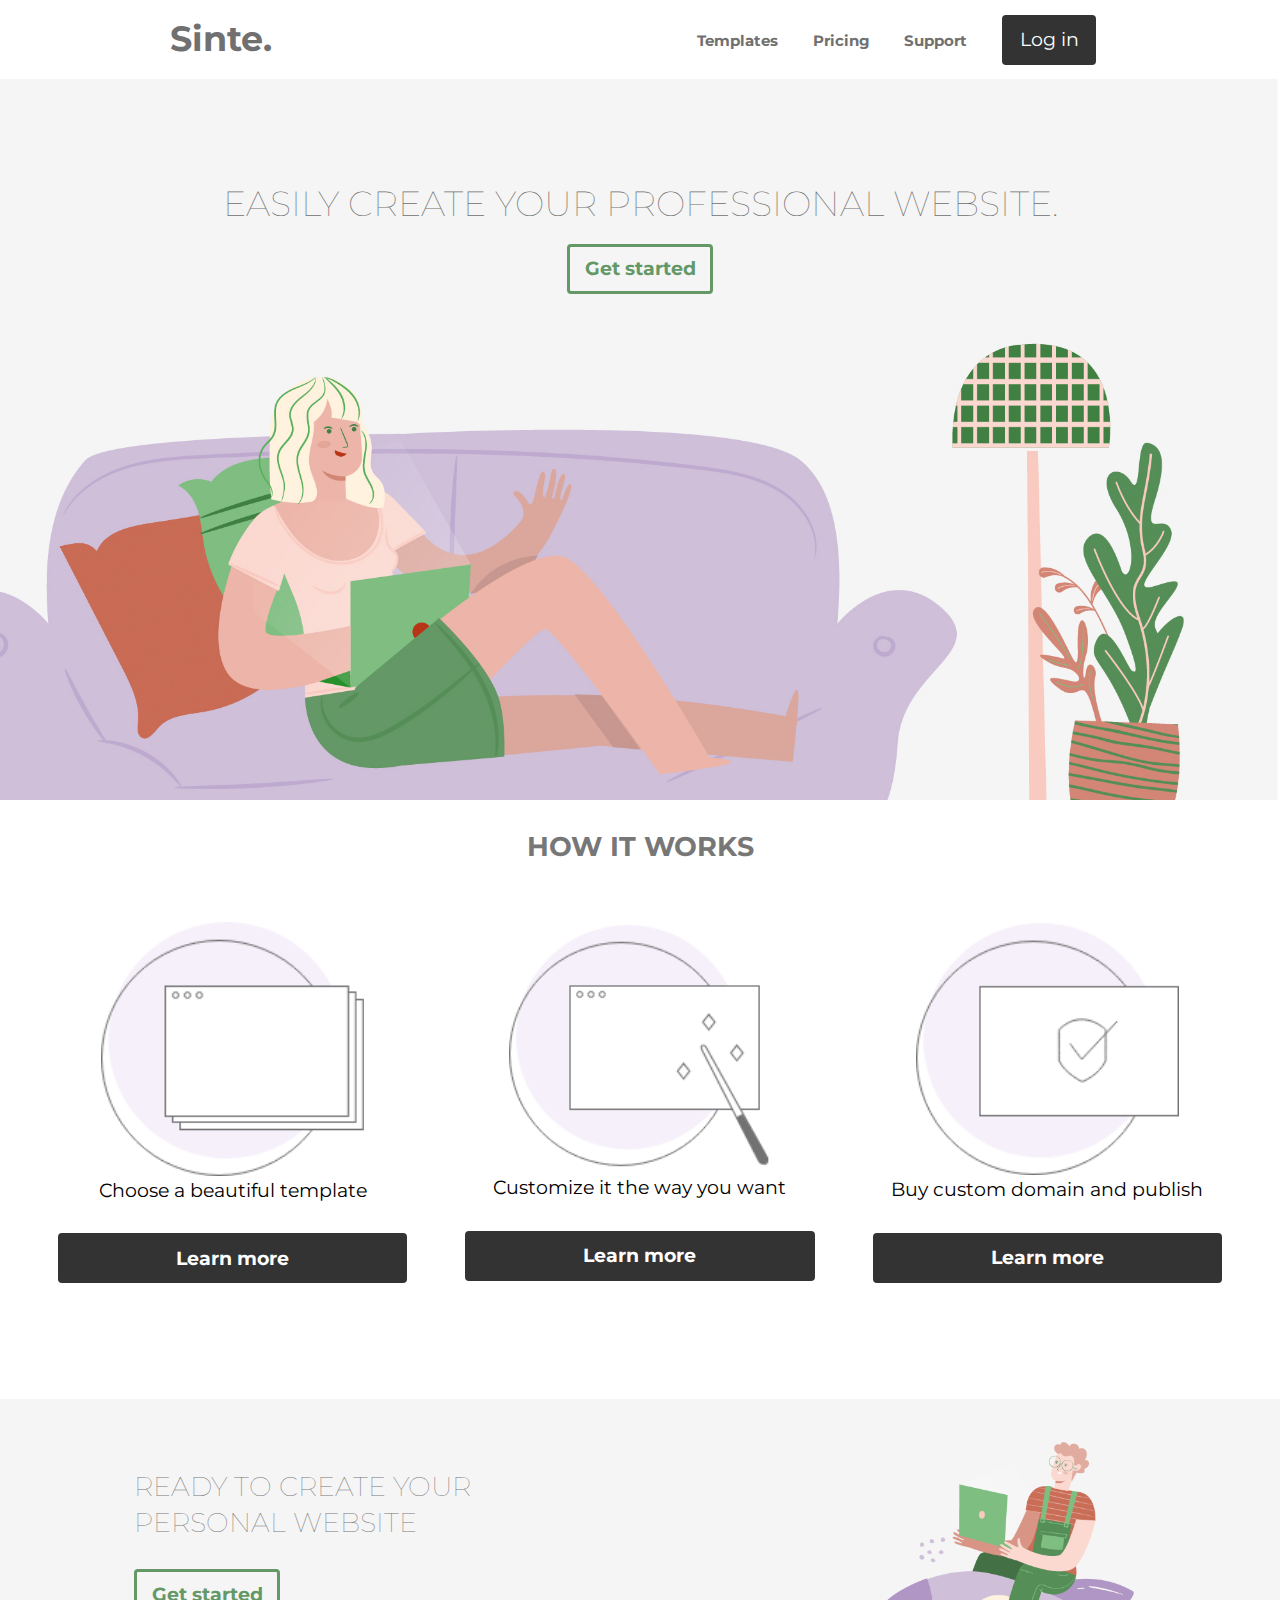
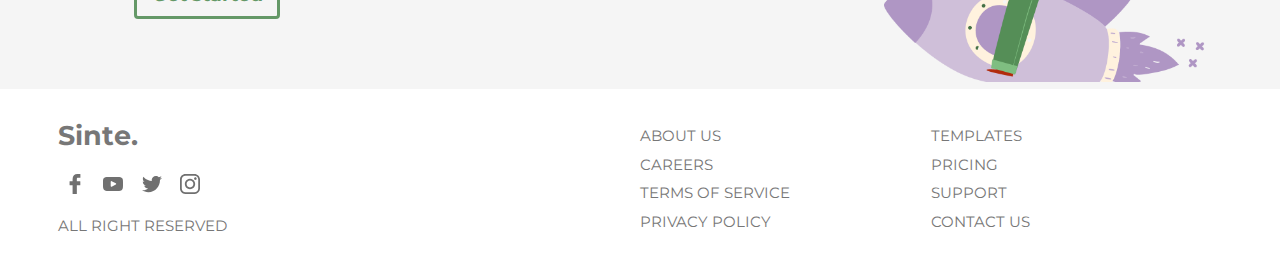
==== commit f6a9dda8: "Create tour.html" ====
--- a/index.html
+++ b/index.html
@@ -18,12 +18,13 @@
 
   <div class="masthead gutter">
     <header role="banner" class="grid grid-middle gutter wrapper">
-      <h1 class="logo push-0 unit [ xs-1 s-1 m-1-2 l-1-2 ] pad-t-1-2 pad-b-1-2">Sinte.</h1>
-      <nav role="navigation" id="nav" class="nav unit [ xs-1 s-1 m-1-2 l-1-2 ] pad-t-1-2 pad-b-1-2">
+      <h1 class="logo push-0 unit [ xs-1 s-1 m-1-4 l-1-4 ] pad-t-1-2 pad-b-1-2">Sinte.</h1>
+      <nav role="navigation" id="nav" class="nav unit [ xs-1 s-1 m-3-4 l-3-4 ] pad-t-1-2 pad-b-1-2">
         <ul class="list-group-inline mega push-0">
-          <li><a class="ib gutter-1-4" href="#"><span>Template</span></a></li>
-          <li><a class="ib gutter-1-4" href="#"><span>Pricing</span></a></li>
-          <li><a class="ib gutter-1-4" href="#"><span>Support</span></a></li>
+          <li><a class="ib gutter-1-2 bold micro" href="tour.html"><span>Templates</span></a></li>
+          <li><a class="ib gutter-1-2 bold micro" href="pricing.html"><span>Pricing</span></a></li>
+          <li><a class="ib gutter-1-2 bold micro" href="#"><span>Support</span></a></li>
+          <li class="log-in gutter-1-2"><a class="ib gutter-1-2 btn btn-dark kilo nav-current" href="sign-up.html"><span>Log in</span></a></li>
         </ul>
       </nav>
     </header>
@@ -31,26 +32,79 @@
 
   <main role="main" id="main">
     <article>
-      <div class="banner embed embed-16by9">
-        <img class="embed-item" src="images/banner.jpg" alt="">
-        <section class="banner-content pin-c w-1 max-length gutter text-center">
-          <h2 class="push-1-2">Easily create your professional website</h2>
-          <a class="btn btn-ghost btn-banner bold" href="#">Get started</a>
-        </section>
+      <div class="banner">
+        <div class="relative">
+          <img class="img-flex" src="images/banner.jpg" alt="">
+          <section class="banner-content gutter text-center w-1 pin-ct absolute pad-t-4">
+            <h2 class="push-1-2 text-upper exa light">Easily create your professional website.</h2>
+            <a class="btn btn-ghost btn-banner bold" href="#">Get started</a>
+          </section>
+        </div>
       </div>
 
       <div class="island part-2">
-        <div class="card embed embed-golden">
-          <div class="card-content pin-c w-1 max-length gutter text-center">
-            <i class="icon i-96 push-1-2"><img src="images/ship.svg" alt=""></i>
-            <h2 class="push-1-2">Heave Ho!</h2>
-            <p>Weigh anchor and hoist the mizzen, ya old salt, aboard shipshape <i>Arrrgonaut</i>.</p>
-            <a class="btn btn-light bold" href="#">See the specs</a>
+        <h3 class="text-center text-upper">How it works</h3>
+        <div class="grid grid-middle">
+          <div class="island push-2 gutter text-center unit [ xs-1 s-1 m-1-3 l-1-3 ] unit-content-distribute">
+            <img class="img-size ush img-flex push-1-2" src="images/icon-first.png" alt="">
+            <p class="content-fill">Choose a beautiful template</p>
+            <a class="btn btn-grey bold" href="#">Learn more</a>
+          </div>
+          <div class="island push-2 gutter text-center unit [ xs-1 s-1 m-1-3 l-1-3 ] unit-content-distribute">
+            <img class="img-size ush img-flex push-1-2" src="images/icon-second.png" alt="">
+            <p class="content-fill">Customize it the way you want</p>
+            <a class="btn btn-grey bold" href="#">Learn more</a>
+          </div>
+          <div class="island push-2 gutter text-center unit [ xs-1 s-1 m-1-3 l-1-3 ] unit-content-distribute">
+            <img class="img-size ush img-flex push-1-2" src="images/icon-third.png" alt="">
+            <p class="content-fill">Buy custom domain and publish</p>
+            <a class="btn btn-grey bold" href="#">Learn more</a>
           </div>
         </div>
       </div>
     </article>
+
+    <div class="banner-small grid center-content-horizontal center-block">
+      <div class="gutter-5 banner-small-content unit [ xs-1 s-1 m-2-3 l-2-3 ] ">
+        <h3 class="tera text-upper light max-length wrapper">Ready to create your <br>personal website</h3>
+        <a class="btn btn-ghost btn-banner bold" href="#">Get started</a>
+      </div>
+      <div class="illus unit [ xs-1 s-1 m-1-3 l-1-3 ]">
+        <img src="images/ready.png" alt="">
+      </div>
+    </div>
   </main>
+
+  <footer role="contentinfo" class="footer micro pad-t gutter-2">
+    <div class="grid center-content">
+      <div class="logo-and-icons unit [ xs-1 s-1 m-1-2 l-1-2 ]">
+        <h3 class="push-none">Sinte.</h3>
+        <ul class="social-icons push-none list-group-inline pad-t-1-2 pad-b-1-2">
+          <li class="gutter-1-4"><i class="icon i-20"><img src="images/facebook-logo.svg" alt=""></i></li>
+          <li class="gutter-1-4"><i class="icon i-20"><img src="images/youtube.svg" alt=""></i></li>
+          <li class="gutter-1-4"><i class="icon i-20"><img src="images/twitter-logo-silhouette.svg" alt=""></i></li>
+          <li class="gutter-1-4"><i class="icon i-20"><img src="images/instagram-logo.svg" alt=""></i></li>
+        </ul>
+        <p class="pico text-upper">all right reserved</p>
+      </div>
+
+      <ul class="list-group column-2 unit [ xs-1 s-1 m-1-4 l-1-4 ] text-upper">
+        <li>about us</li>
+        <li>careers</li>
+        <li>terms of service</li>
+        <li>privacy policy</li>
+      </ul>
+
+      <ul class="list-group column-3 unit [ xs-1 s-1 m-1-4 l-1-4 ] text-upper">
+        <li>templates</li>
+        <li>pricing</li>
+        <li>support</li>
+        <li>contact us</li>
+      </ul>
+
+    </div>
+
+  </footer>
 
 
 
--- a/css/type.css
+++ b/css/type.css
@@ -113,6 +113,10 @@
 
 .italic {
   font-style: italic;
+}
+
+.light {
+  font-weight: 100;
 }
 
 .text-upper {
@@ -336,6 +340,21 @@
   padding-top: 2.6rem;
 }
 
+.pad-top-four,
+.pad-t-4 {
+  padding-top: 5.2rem;
+}
+
+.pad-top-eight,
+.pad-t-8 {
+  padding-top: 10.4rem;
+}
+
+.pad-top-sixteen,
+.pad-t-16 {
+  padding-top: 20.8rem;
+}
+
 .pad-bottom-double,
 .pad-b-2 {
   padding-bottom: 2.6rem;
@@ -409,6 +428,18 @@
 .gutter-2 {
   padding-left: 2.6rem;
   padding-right: 2.6rem;
+}
+
+.gutter-four,
+.gutter-4 {
+  padding-left: 5.2rem;
+  padding-right: 5.2rem;
+}
+
+.gutter-five,
+.gutter-5 {
+  padding-left: 7rem;
+  padding-right: 7rem;
 }
 
 .gutter-half,
--- a/css/main.css
+++ b/css/main.css
@@ -1,6 +1,6 @@
 html {
-  background-color: #000;
-  font-family: "Libre Baskerville", serif;
+  background-color: #CFBFD9;
+  font-family: Montserrat, sans-serif;
 }
 
 #main {
@@ -8,9 +8,8 @@
 }
 
 .masthead {
-  background-color: #522806;
-  border-bottom: .3rem solid #bea59b;
-  color: #fff;
+  background-color: #fff;
+  color: #707070;
 }
 
 .logo {
@@ -22,12 +21,16 @@
   width: 9em;
 }
 
+h3 {
+  color: #777777;
+}
+
 .nav {
   text-align: center;
 }
 
 nav a {
-  color: #fff;
+  color: #707070;
   text-decoration: none;
 }
 
@@ -40,61 +43,96 @@
 }
 
 .nav a span {
-  border-bottom: .3rem solid #bea59b;
 }
 
 .nav a:hover span,
 .nav a:focus span {
-  border-bottom-color: #fff;
-  outline: 3px solid #000;
+
+}
+
+.btn-dark:hover {
+  background-color: #fff;
+  color: #000;
+  border: .15rem solid #000;
+  border-radius: 4px;
+  font-weight: 500;
+
 }
 
 .banner {
-  min-height: 16em;
-  color: #fff;
+  color: #707070;
   background-color: #000;
 }
 
+.banner-small {
+  background-color: #f5f5f5;
+}
+
+.img-size {
+  width: 75%;
+  text-align: center;
+  margin: 0 auto; 
+
+}
 .card {
   min-height: 22em;
-  border: .3rem solid #bea59b;
+  border: .3rem solid #;
   border-radius: 4px;
 }
 
 .btn-light {
-  background-color: #bea59b;
+  background-color: #;
   border-color: #fff;
-  color: #522806;
+  color: #;
 }
 
 .btn-light:hover,
 .btn-light:focus {
-  background-color: #522806;
+  background-color: #;
   border-color: #fff;
 }
 
 .btn-banner {
-  border-color: #bea59b;
-  color: #fff;
+  border-color: #649867;
+  color: #649867;
 }
 
 .btn-banner:hover,
 .btn-banner:focus {
-  background-color: #bea59b;
-  border-color: #fff;
-  color: #522806;
+  background-color: #649867;
+  color: #fff;
+  border-color: #649867;
 }
 
 .footer {
-  background-color: #522806;
-  border-top: .3rem solid #bea59b;
-  color: #fff;
+  background-color: #fff;
+  color: #777777;
+}
+
+@media only screen and (min-width: 20em) {
+
+  .log-in {
+    position: absolute;
+    right: 4%;
+    top: -.3%;
+    display: none;
+  }
+
+  .logo {
+    text-align: left;
+  }
+
+  .banner-content {
+    position: relative;
+    padding-top: 1rem;
+  }
+
 }
 
 @media only screen and (min-width: 38em) {
 
-  .logo {
-    text-align: left;
+  .log-in {
+    position: inherit;
   }
 
   .nav {
@@ -106,4 +144,9 @@
     min-height: 0;
   }
 
+  .banner-content {
+    position: absolute;
+    padding-top: 5.2rem;
+  }
+
 }
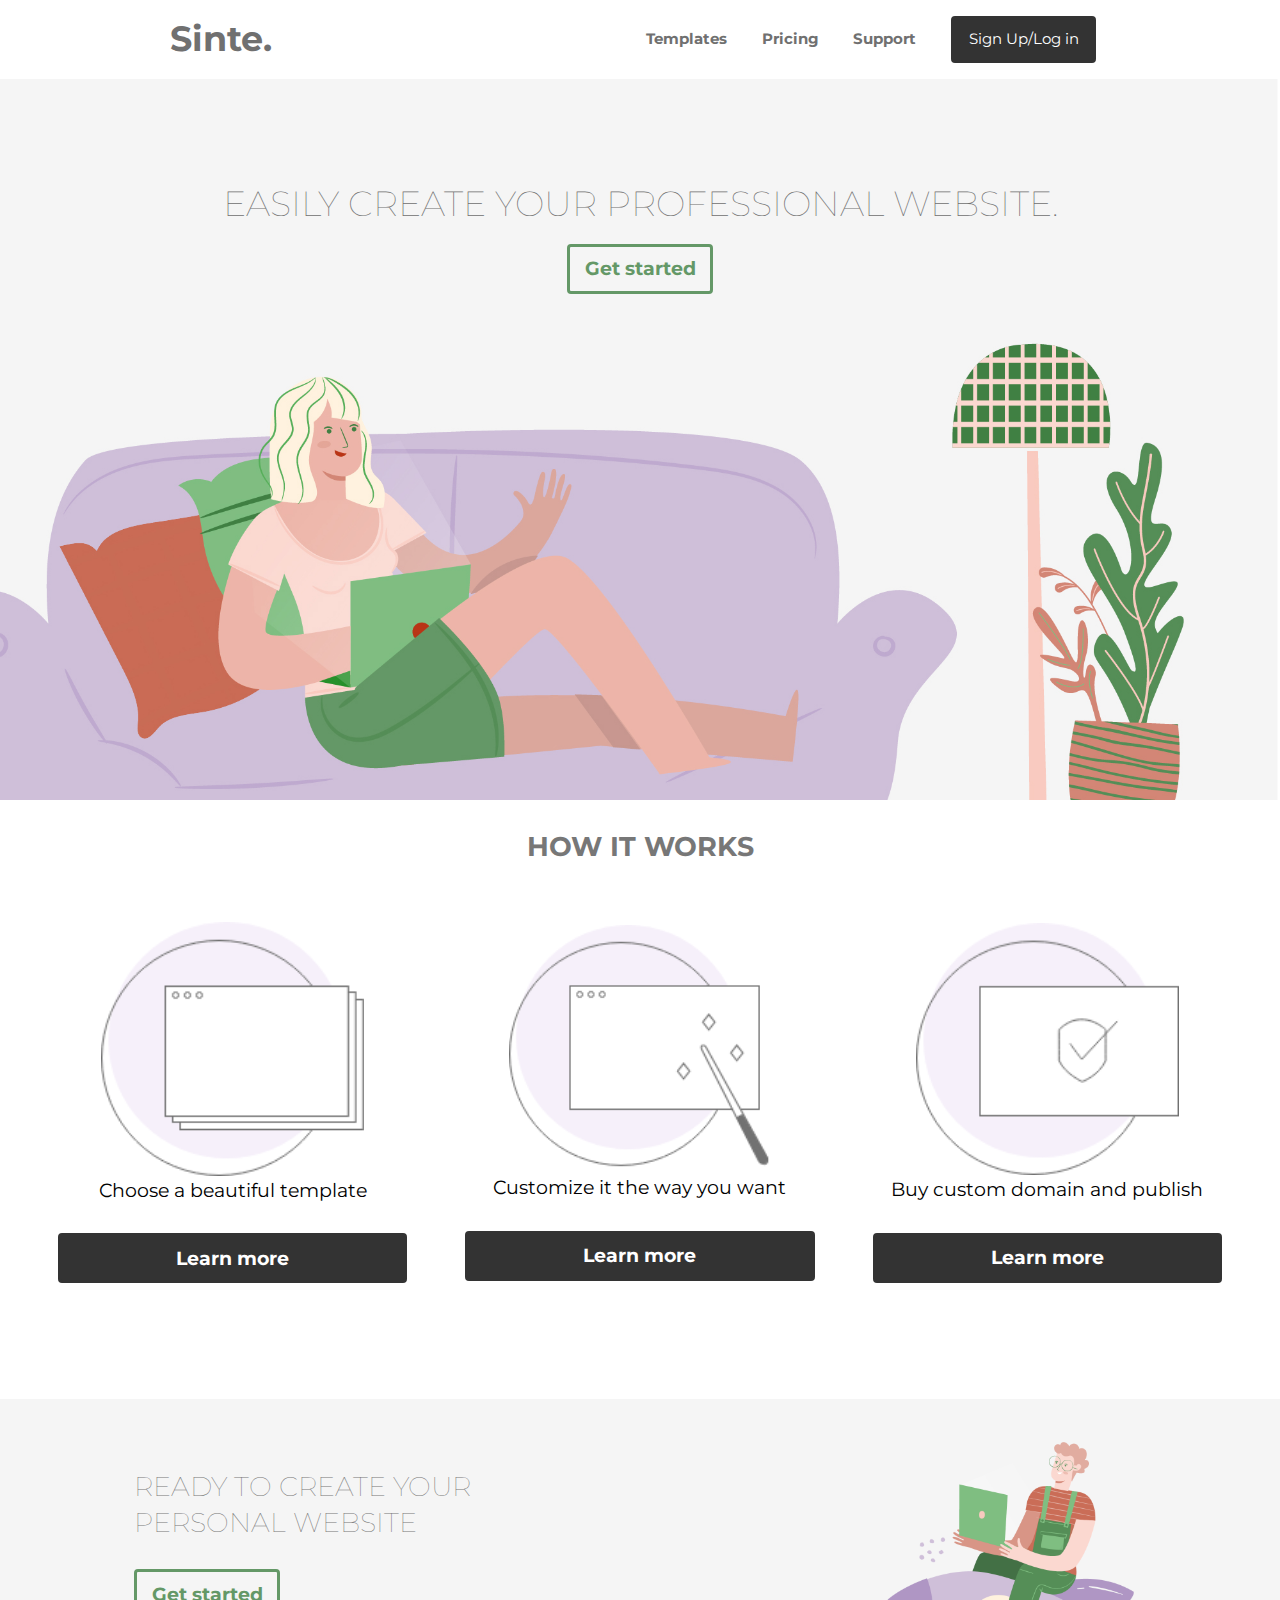
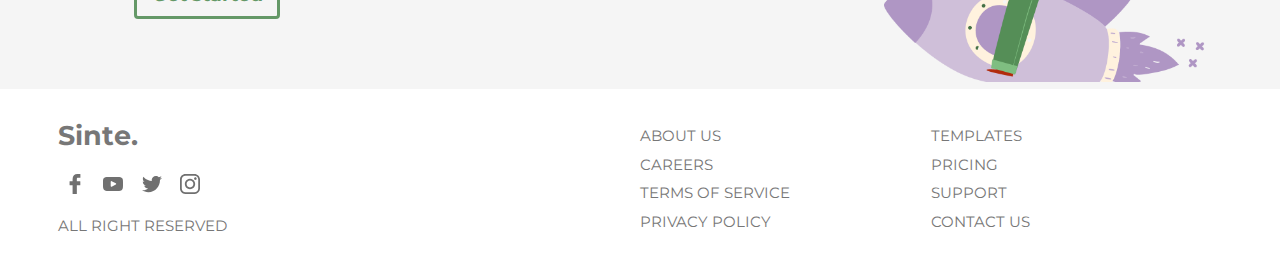
==== commit debf5661: "Add more content" ====
--- a/index.html
+++ b/index.html
@@ -24,7 +24,7 @@
           <li><a class="ib gutter-1-2 bold micro" href="tour.html"><span>Templates</span></a></li>
           <li><a class="ib gutter-1-2 bold micro" href="pricing.html"><span>Pricing</span></a></li>
           <li><a class="ib gutter-1-2 bold micro" href="#"><span>Support</span></a></li>
-          <li class="log-in gutter-1-2"><a class="ib gutter-1-2 btn btn-dark kilo nav-current" href="sign-up.html"><span>Log in</span></a></li>
+          <li class="log-in gutter-1-2"><a class="ib gutter-1-2 btn btn-dark micro nav-current" href="sign-up.html"><span>Sign Up/Log in</span></a></li>
         </ul>
       </nav>
     </header>
--- a/css/main.css
+++ b/css/main.css
@@ -71,7 +71,7 @@
 .img-size {
   width: 75%;
   text-align: center;
-  margin: 0 auto; 
+  margin: 0 auto;
 
 }
 .card {
@@ -102,6 +102,20 @@
   background-color: #649867;
   color: #fff;
   border-color: #649867;
+}
+
+#frame {
+  border-radius: 5px;
+  border: 0px solid #707070;
+  background-color: #f5f5f5;
+}
+
+.popular-templates {
+  background-color: #f5f5f5;
+}
+
+.thumbnail {
+  width: 80%;
 }
 
 .footer {
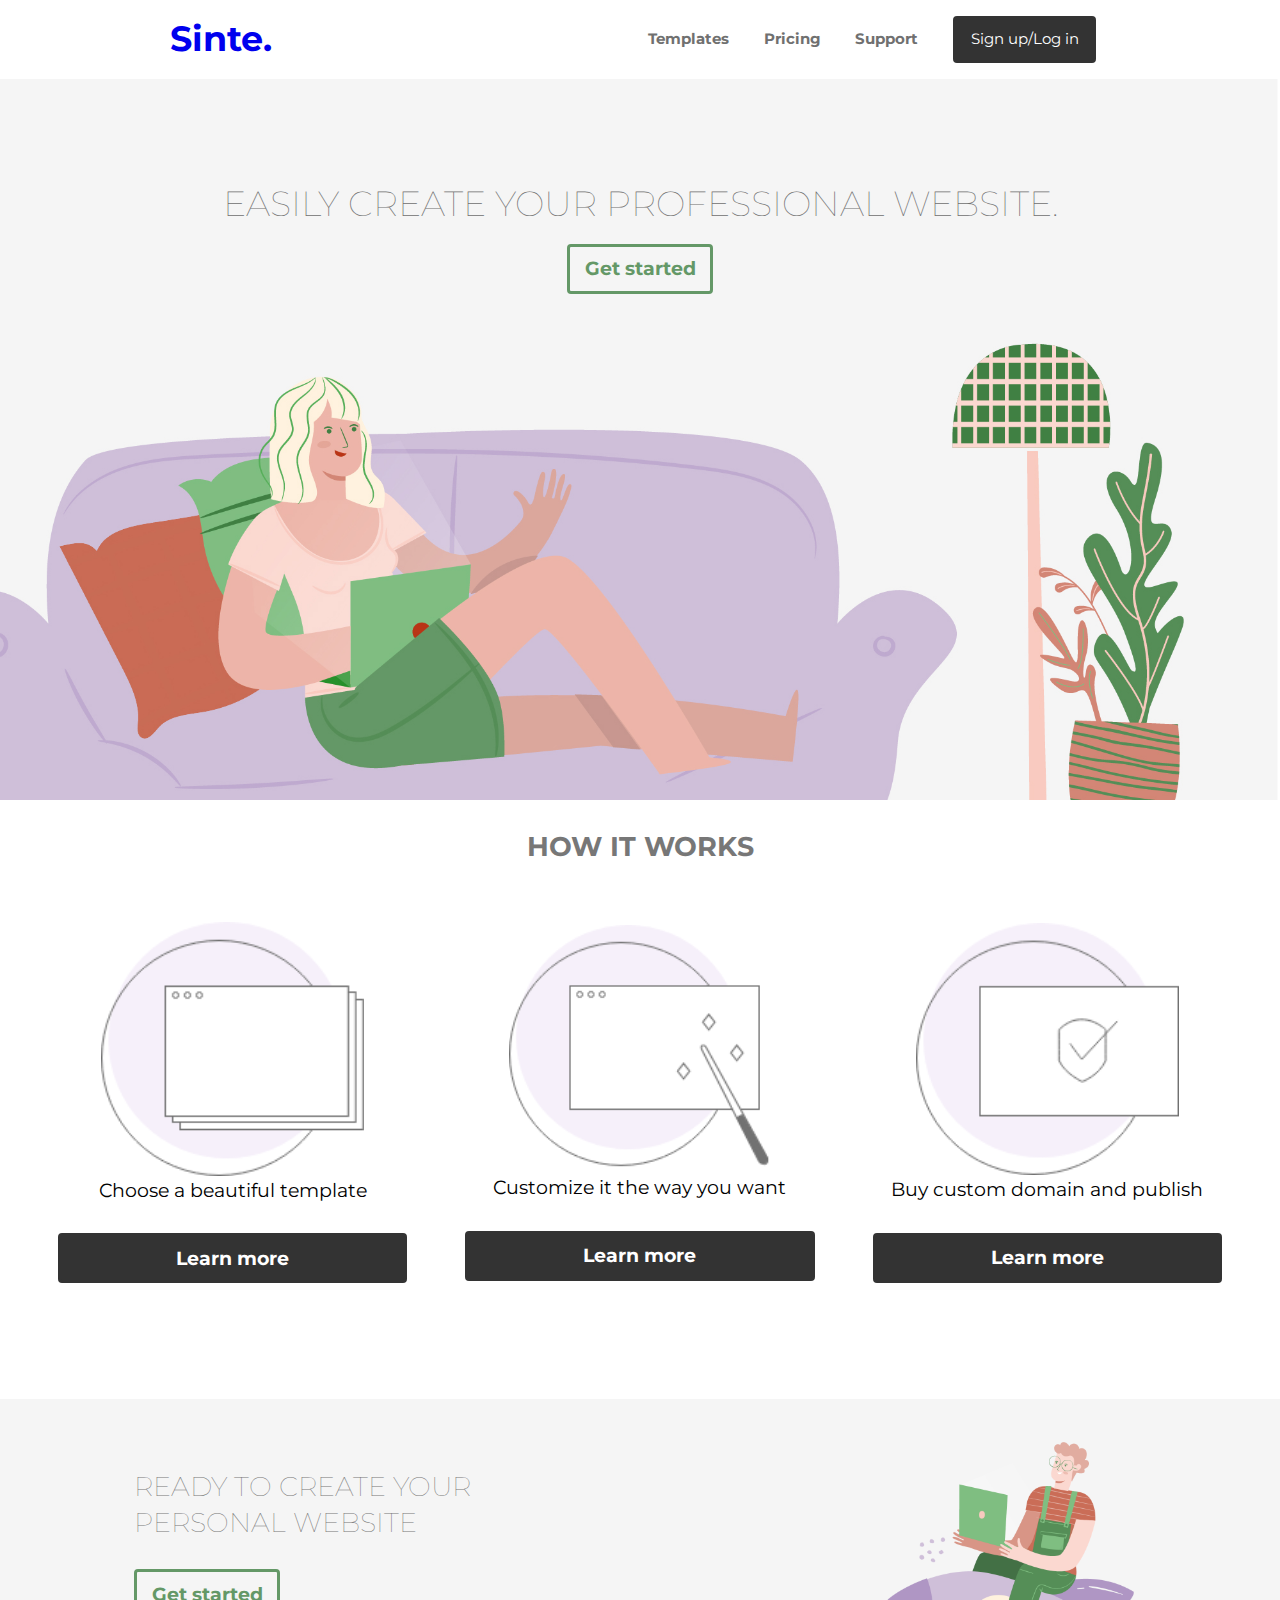
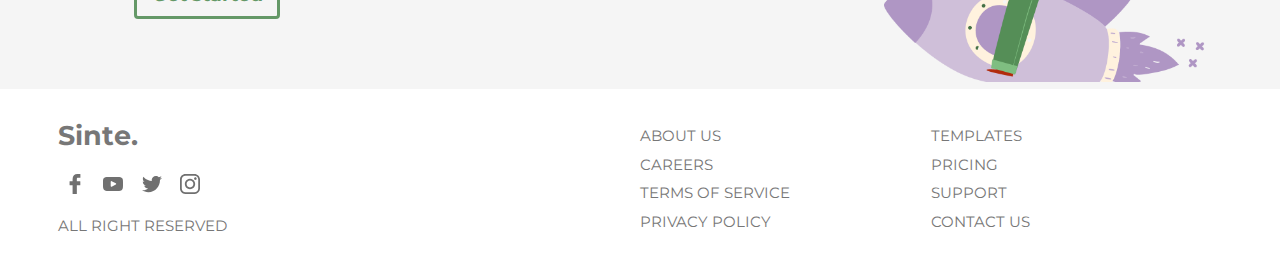
==== commit 7a4b7d8f: "Finish layout for pricing.html" ====
--- a/index.html
+++ b/index.html
@@ -18,13 +18,13 @@
 
   <div class="masthead gutter">
     <header role="banner" class="grid grid-middle gutter wrapper">
-      <h1 class="logo push-0 unit [ xs-1 s-1 m-1-4 l-1-4 ] pad-t-1-2 pad-b-1-2">Sinte.</h1>
+      <h1 class="logo push-0 unit [ xs-1 s-1 m-1-4 l-1-4 ] pad-t-1-2 pad-b-1-2"><a class="logo-link" href="index.html">Sinte.</a></h1>
       <nav role="navigation" id="nav" class="nav unit [ xs-1 s-1 m-3-4 l-3-4 ] pad-t-1-2 pad-b-1-2">
         <ul class="list-group-inline mega push-0">
           <li><a class="ib gutter-1-2 bold micro" href="tour.html"><span>Templates</span></a></li>
           <li><a class="ib gutter-1-2 bold micro" href="pricing.html"><span>Pricing</span></a></li>
           <li><a class="ib gutter-1-2 bold micro" href="#"><span>Support</span></a></li>
-          <li class="log-in gutter-1-2"><a class="ib gutter-1-2 btn btn-dark micro nav-current" href="sign-up.html"><span>Sign Up/Log in</span></a></li>
+          <li class="log-in gutter-1-2"><a class="ib gutter-1-2 btn btn-dark micro nav-current" href="sign-up.html"><span>Sign up/Log in</span></a></li>
         </ul>
       </nav>
     </header>
--- a/css/main.css
+++ b/css/main.css
@@ -1,5 +1,5 @@
 html {
-  background-color: #CFBFD9;
+  background-color: #fff;
   font-family: Montserrat, sans-serif;
 }
 
@@ -14,6 +14,14 @@
 
 .logo {
   text-align: center;
+}
+
+.logo-link {
+  text-decoration: none;
+}
+
+.logo-link:visited {
+  color: #707070;
 }
 
 .logo-text {
@@ -123,6 +131,50 @@
   color: #777777;
 }
 
+.pricing-table {
+  background-color: #f5f5f5;
+}
+
+table {
+  border-collapse: collapse;
+}
+
+thead {
+  border-collapse: collapse;
+}
+
+tbody {
+  border-collapse: collapse;
+}
+
+th, td {
+  border: 0px solid #fff;
+}
+
+.basic {
+  border-left: 1px solid #fff;
+}
+
+.border-bottom {
+  border-bottom: 1px solid #fff;
+}
+
+.btn-light {
+  background-color: #AF96C4;
+  color: #fff;
+  border-color: #AF96C4;
+  width: 15em;
+}
+
+.btn-light-green {
+  background-color: #649867;
+  border-color: #649867;
+}
+
+caption {
+  display: none;
+}
+
 @media only screen and (min-width: 20em) {
 
   .log-in {
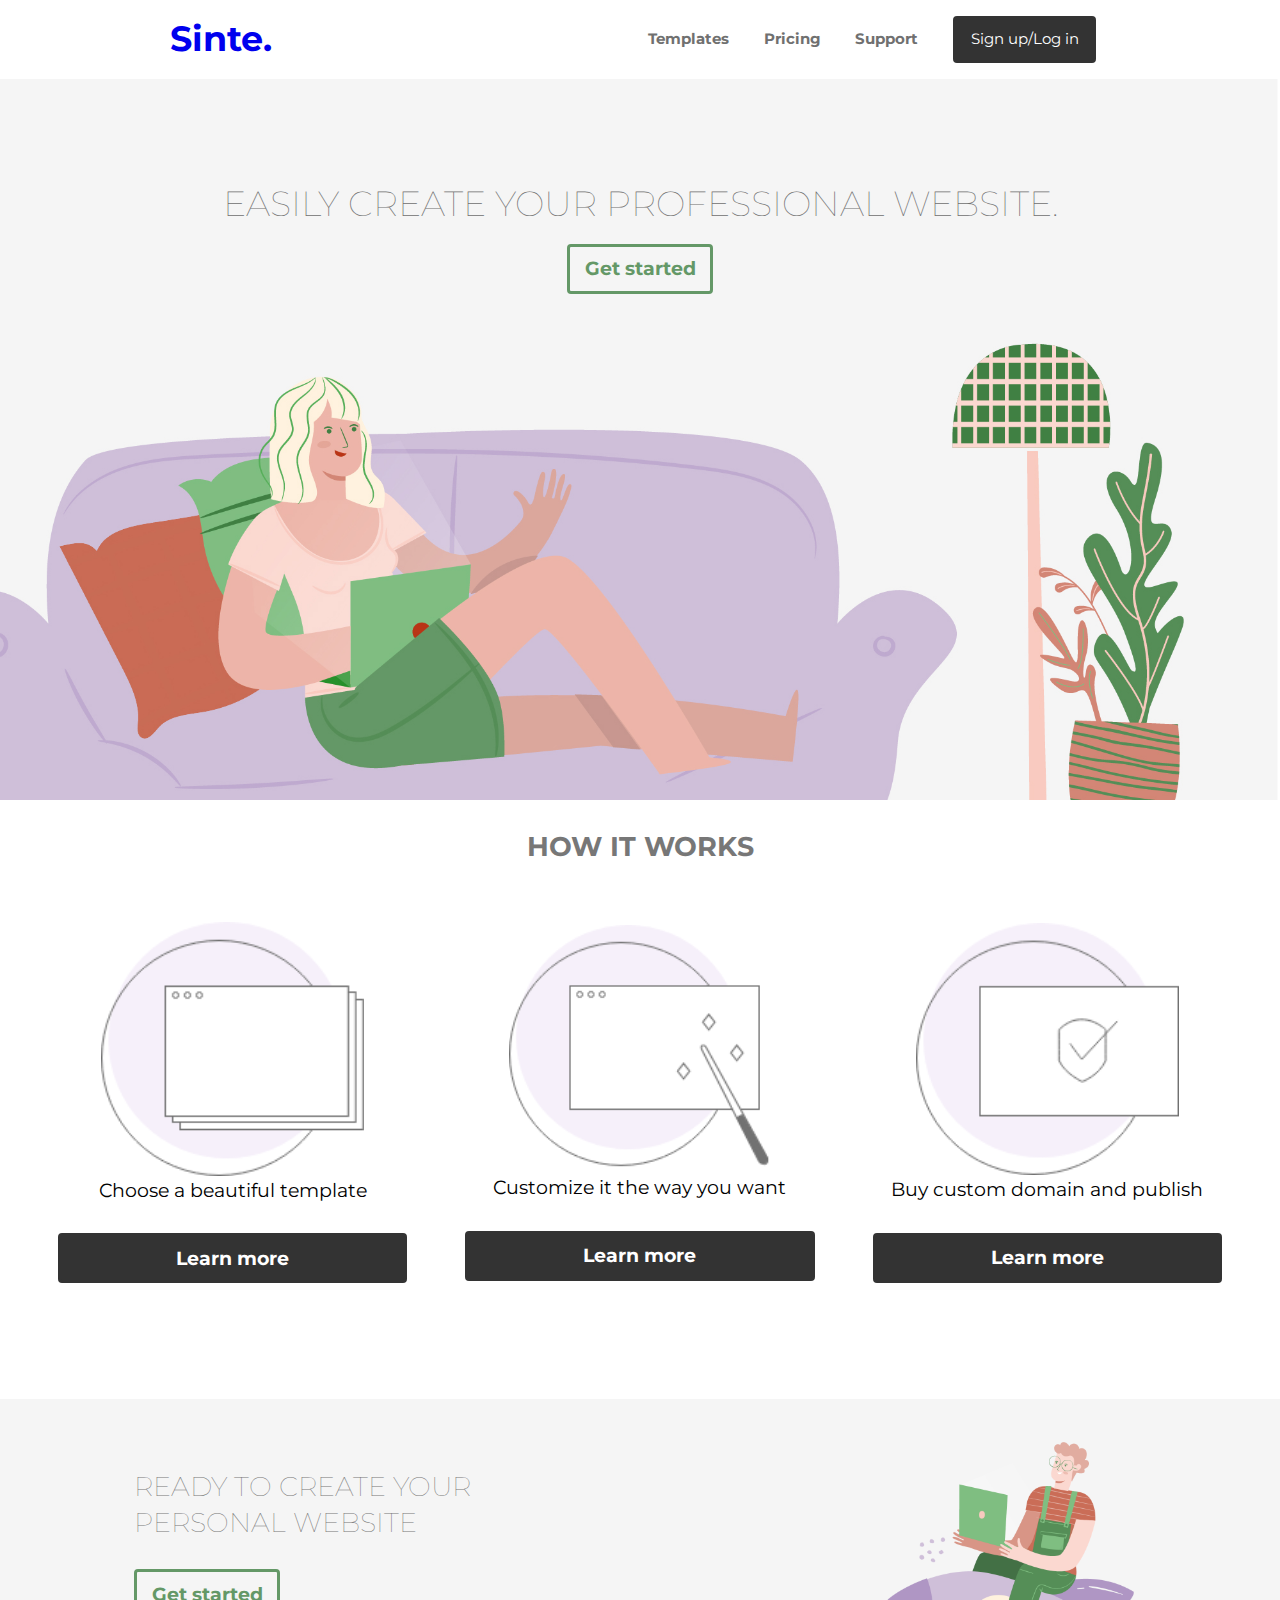
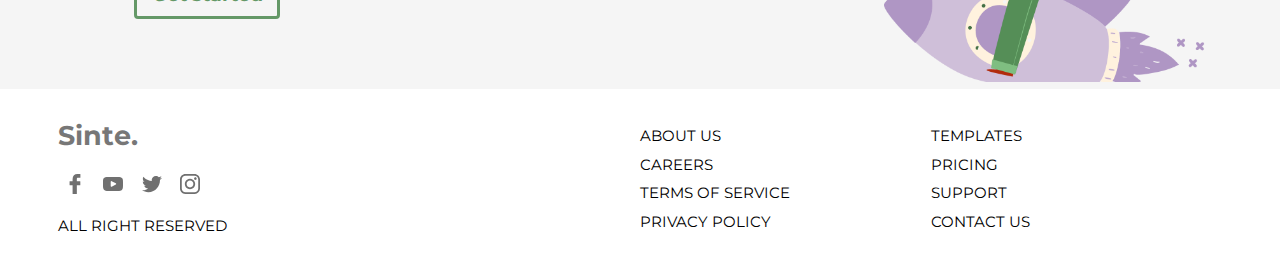
==== commit fc34f2b9: "Fix some mistakes" ====
--- a/index.html
+++ b/index.html
@@ -79,23 +79,23 @@
     <div class="grid center-content">
       <div class="logo-and-icons unit [ xs-1 s-1 m-1-2 l-1-2 ]">
         <h3 class="push-none">Sinte.</h3>
-        <ul class="social-icons push-none list-group-inline pad-t-1-2 pad-b-1-2">
-          <li class="gutter-1-4"><i class="icon i-20"><img src="images/facebook-logo.svg" alt=""></i></li>
+        <ul class="social-icons push-none list-group-inline pad-t-1-2 pad-b-1-2 embed">
+          <li class="gutter-1-4"><i class="icon i-20 embed-item"><img src="images/facebook-logo.svg" alt=""></i></li>
           <li class="gutter-1-4"><i class="icon i-20"><img src="images/youtube.svg" alt=""></i></li>
           <li class="gutter-1-4"><i class="icon i-20"><img src="images/twitter-logo-silhouette.svg" alt=""></i></li>
           <li class="gutter-1-4"><i class="icon i-20"><img src="images/instagram-logo.svg" alt=""></i></li>
         </ul>
-        <p class="pico text-upper">all right reserved</p>
+        <p class="pico text-upper contrast">all right reserved</p>
       </div>
 
-      <ul class="list-group column-2 unit [ xs-1 s-1 m-1-4 l-1-4 ] text-upper">
+      <ul class="list-group column-2 unit [ xs-1 s-1 m-1-4 l-1-4 ] text-upper contrast">
         <li>about us</li>
         <li>careers</li>
         <li>terms of service</li>
         <li>privacy policy</li>
       </ul>
 
-      <ul class="list-group column-3 unit [ xs-1 s-1 m-1-4 l-1-4 ] text-upper">
+      <ul class="list-group column-3 unit [ xs-1 s-1 m-1-4 l-1-4 ] text-upper contrast">
         <li>templates</li>
         <li>pricing</li>
         <li>support</li>
@@ -106,7 +106,5 @@
 
   </footer>
 
-
-
 </body>
 </html>
--- a/css/main.css
+++ b/css/main.css
@@ -30,7 +30,7 @@
 }
 
 h3 {
-  color: #777777;
+  color: #777;
 }
 
 .nav {
@@ -42,20 +42,12 @@
   text-decoration: none;
 }
 
+nav a:hover {
+  background-color: #f5f5f5;
+}
+
 a:focus {
-  outline: 3px solid #fff;
-}
-
-.nav a:focus {
-  outline: 3px solid #fff;
-}
-
-.nav a span {
-}
-
-.nav a:hover span,
-.nav a:focus span {
-
+  outline: 3px solid #000;
 }
 
 .btn-dark:hover {
@@ -63,8 +55,6 @@
   color: #000;
   border: .15rem solid #000;
   border-radius: 4px;
-  font-weight: 500;
-
 }
 
 .banner {
@@ -80,24 +70,12 @@
   width: 75%;
   text-align: center;
   margin: 0 auto;
-
-}
+}
+
 .card {
   min-height: 22em;
-  border: .3rem solid #;
+  border: .3rem solid;
   border-radius: 4px;
-}
-
-.btn-light {
-  background-color: #;
-  border-color: #fff;
-  color: #;
-}
-
-.btn-light:hover,
-.btn-light:focus {
-  background-color: #;
-  border-color: #fff;
 }
 
 .btn-banner {
@@ -114,7 +92,7 @@
 
 #frame {
   border-radius: 5px;
-  border: 0px solid #707070;
+  border: 1px solid #707070;
   background-color: #f5f5f5;
 }
 
@@ -128,7 +106,7 @@
 
 .footer {
   background-color: #fff;
-  color: #777777;
+  color: #777;
 }
 
 .pricing-table {
@@ -148,7 +126,7 @@
 }
 
 th, td {
-  border: 0px solid #fff;
+  border: 1px solid #f5f5f5;
 }
 
 .basic {
@@ -160,9 +138,9 @@
 }
 
 .btn-light {
-  background-color: #AF96C4;
+  background-color: #af96c4;
   color: #fff;
-  border-color: #AF96C4;
+  border-color: #af96c4;
   width: 15em;
 }
 
@@ -173,6 +151,14 @@
 
 caption {
   display: none;
+}
+
+.sign-up {
+  width: 20em;
+}
+
+.contrast {
+  color: #000;
 }
 
 @media only screen and (min-width: 20em) {
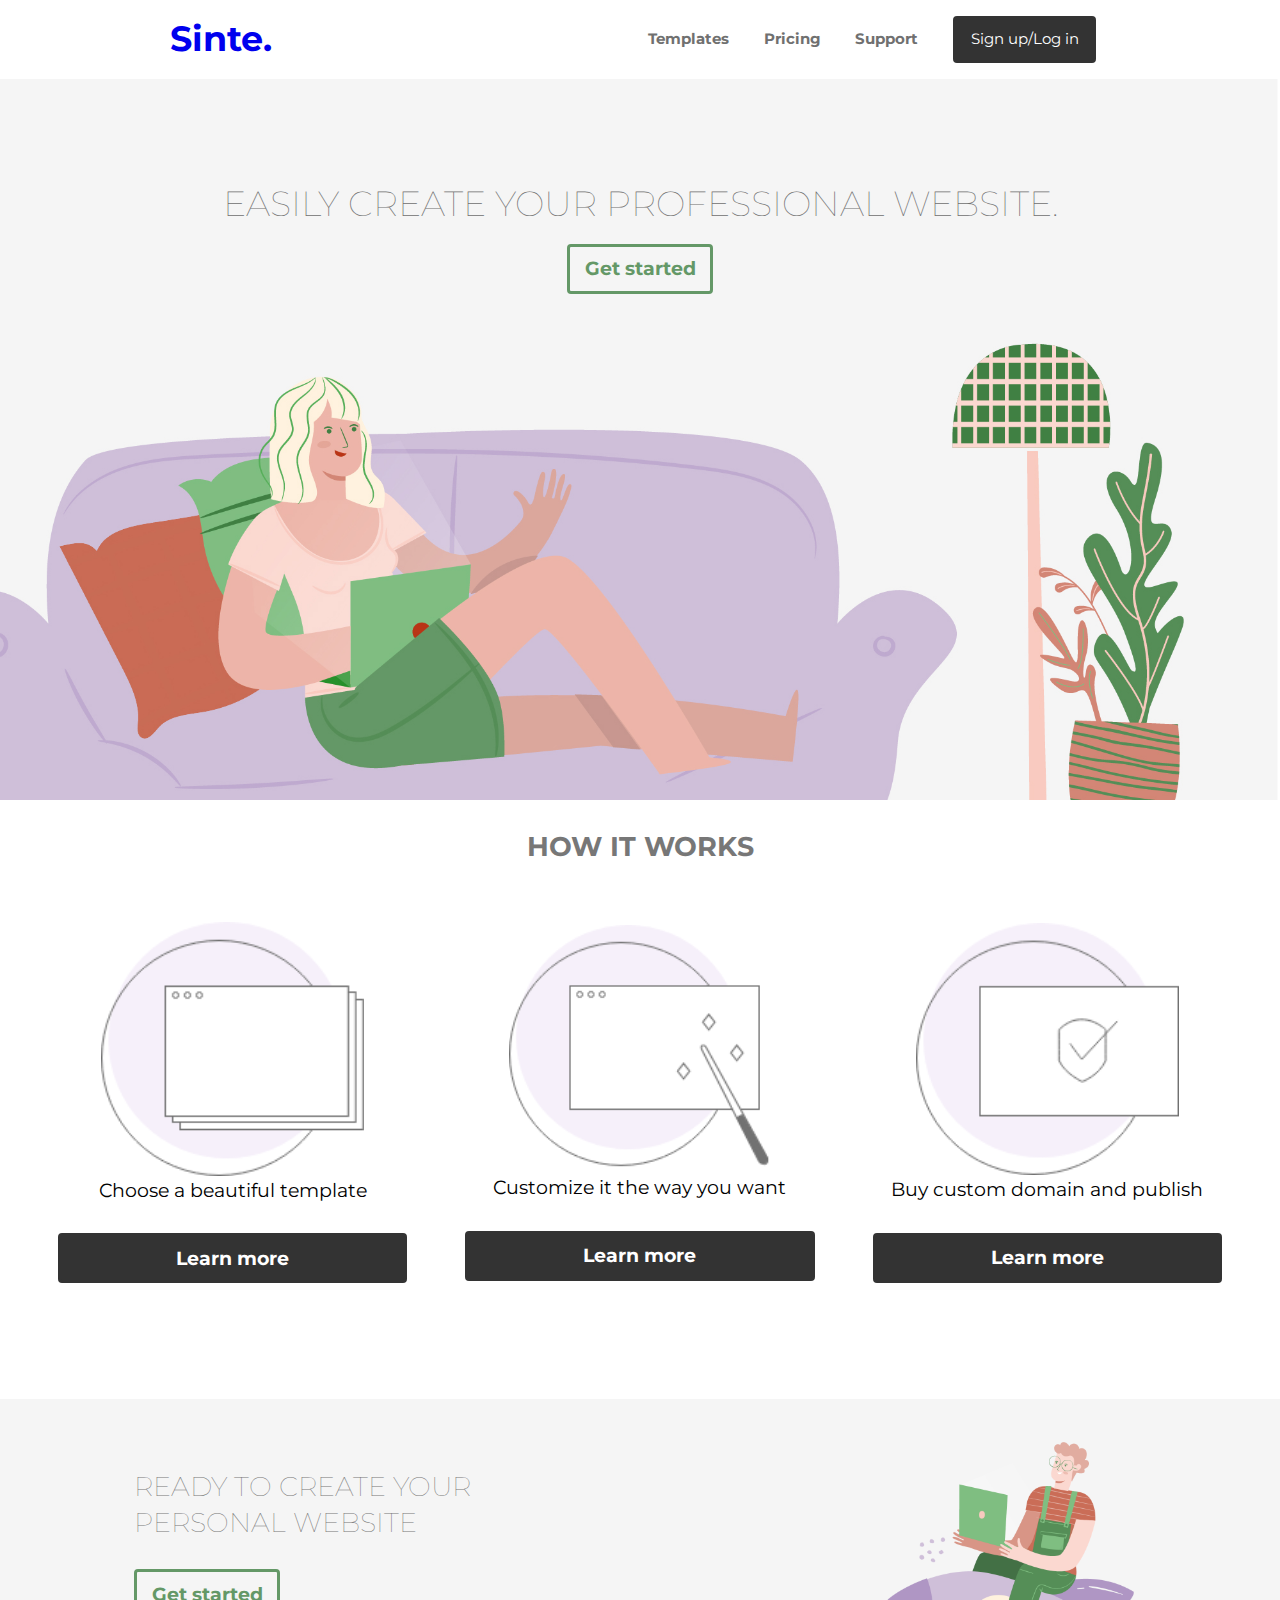
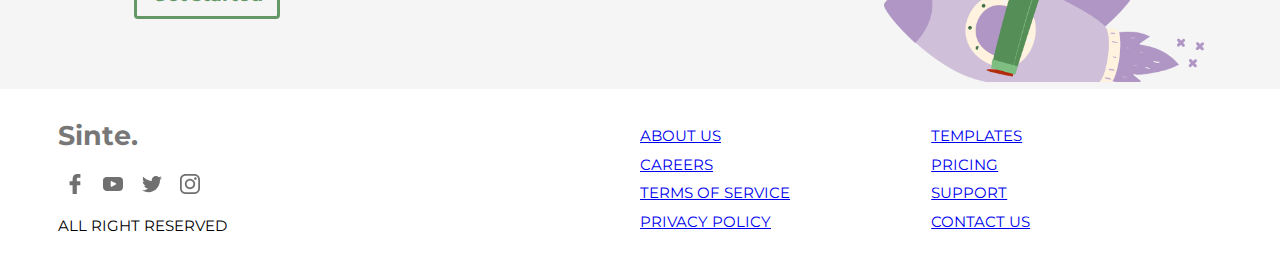
==== commit e72d79d6: "Fix some mistakes" ====
--- a/index.html
+++ b/index.html
@@ -37,7 +37,7 @@
           <img class="img-flex" src="images/banner.jpg" alt="">
           <section class="banner-content gutter text-center w-1 pin-ct absolute pad-t-4">
             <h2 class="push-1-2 text-upper exa light">Easily create your professional website.</h2>
-            <a class="btn btn-ghost btn-banner bold" href="#">Get started</a>
+            <a class="btn btn-ghost btn-banner bold" href="sign-up.html">Get started</a>
           </section>
         </div>
       </div>
@@ -67,7 +67,7 @@
     <div class="banner-small grid center-content-horizontal center-block">
       <div class="gutter-5 banner-small-content unit [ xs-1 s-1 m-2-3 l-2-3 ] ">
         <h3 class="tera text-upper light max-length wrapper">Ready to create your <br>personal website</h3>
-        <a class="btn btn-ghost btn-banner bold" href="#">Get started</a>
+        <a class="btn btn-ghost btn-banner bold" href="sign-up.html">Get started</a>
       </div>
       <div class="illus unit [ xs-1 s-1 m-1-3 l-1-3 ]">
         <img src="images/ready.png" alt="">
@@ -89,17 +89,17 @@
       </div>
 
       <ul class="list-group column-2 unit [ xs-1 s-1 m-1-4 l-1-4 ] text-upper contrast">
-        <li>about us</li>
-        <li>careers</li>
-        <li>terms of service</li>
-        <li>privacy policy</li>
+        <li><a href="#">about us</a></li>
+        <li><a href="#">careers</a></li>
+        <li><a href="#">terms of service</a></li>
+        <li><a href="#">privacy policy</a></li>
       </ul>
 
       <ul class="list-group column-3 unit [ xs-1 s-1 m-1-4 l-1-4 ] text-upper contrast">
-        <li>templates</li>
-        <li>pricing</li>
-        <li>support</li>
-        <li>contact us</li>
+        <li><a href="tour.html">templates</a></li>
+        <li><a href="pricing.html">pricing</a></li>
+        <li><a href="#">support</a></li>
+        <li><a href="#">contact us</a></li>
       </ul>
 
     </div>
--- a/css/main.css
+++ b/css/main.css
@@ -48,6 +48,11 @@
 
 a:focus {
   outline: 3px solid #000;
+}
+
+.no-line {
+  text-decoration: none;
+  color: #707070;
 }
 
 .btn-dark:hover {
@@ -137,16 +142,17 @@
   border-bottom: 1px solid #fff;
 }
 
-.btn-light {
+.btn-purple {
   background-color: #af96c4;
   color: #fff;
   border-color: #af96c4;
   width: 15em;
 }
 
-.btn-light-green {
+.btn-green {
   background-color: #649867;
   border-color: #649867;
+  width: 15em;
 }
 
 caption {
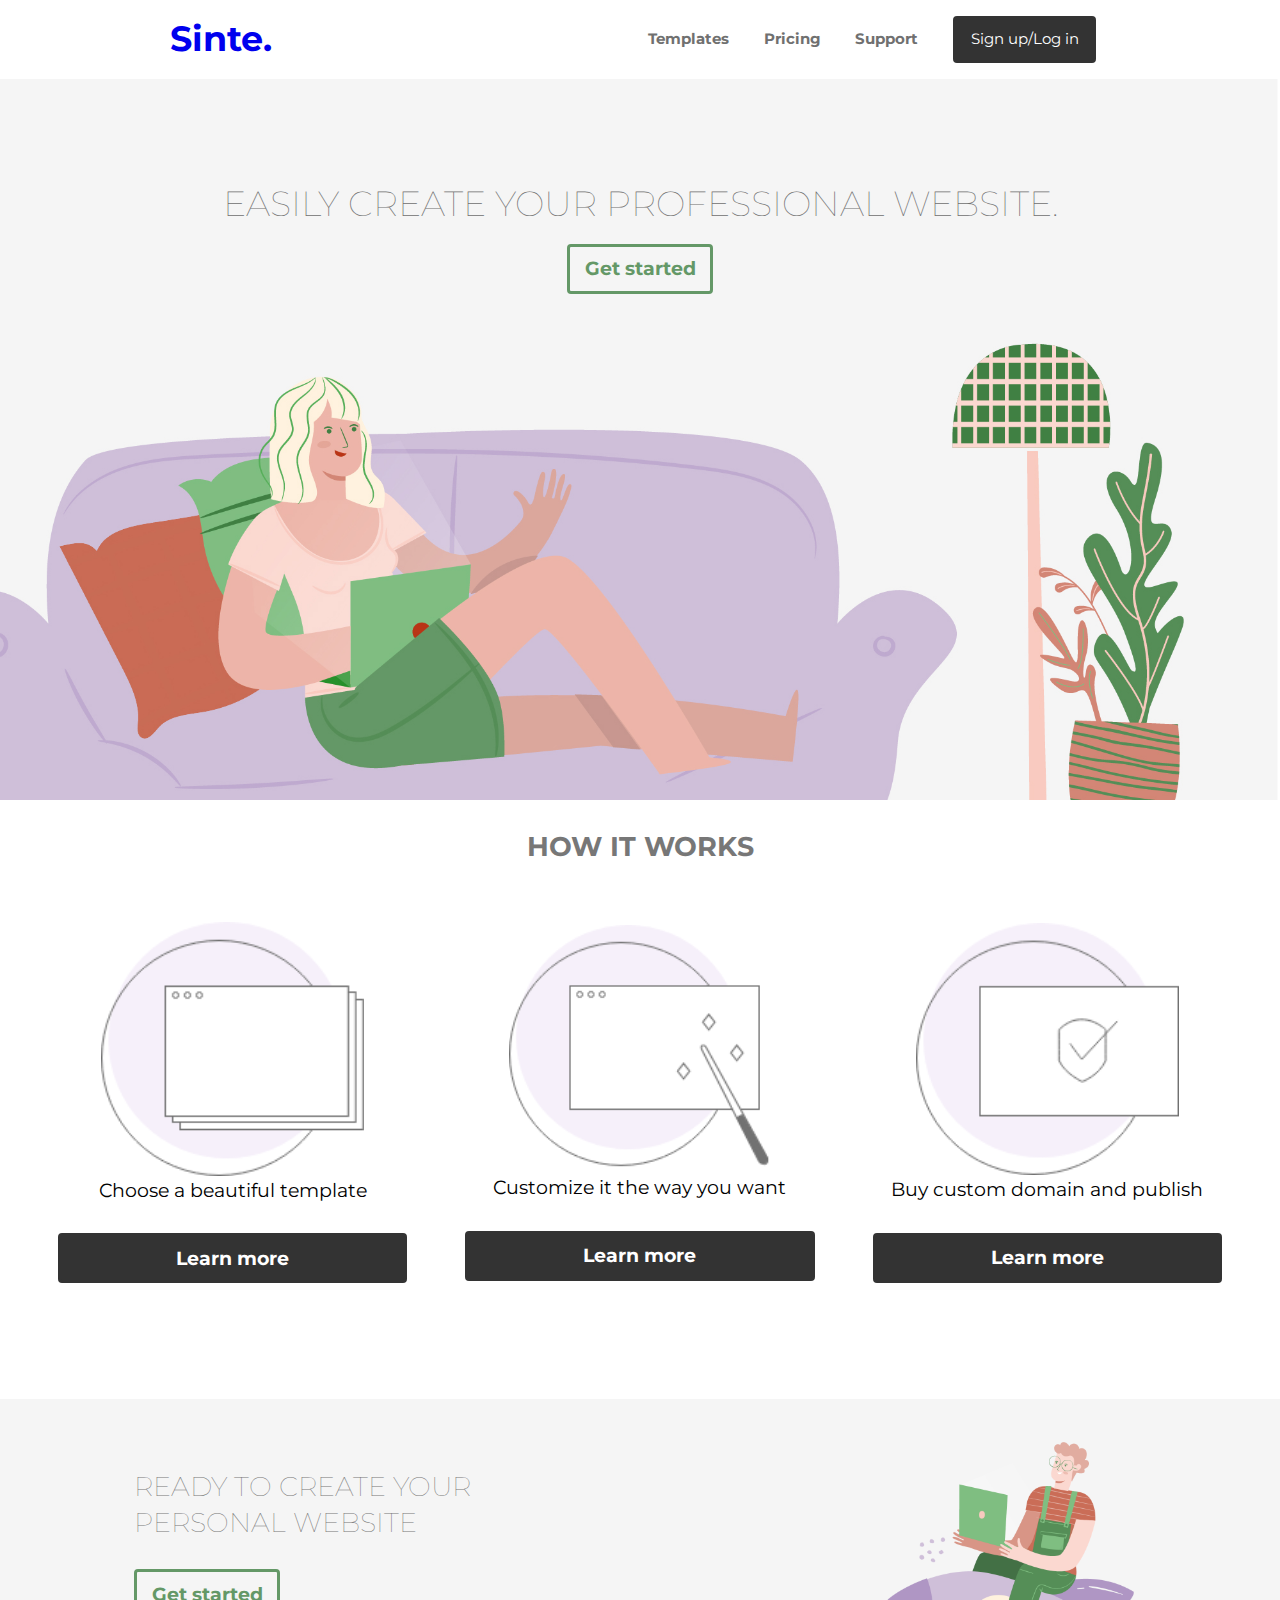
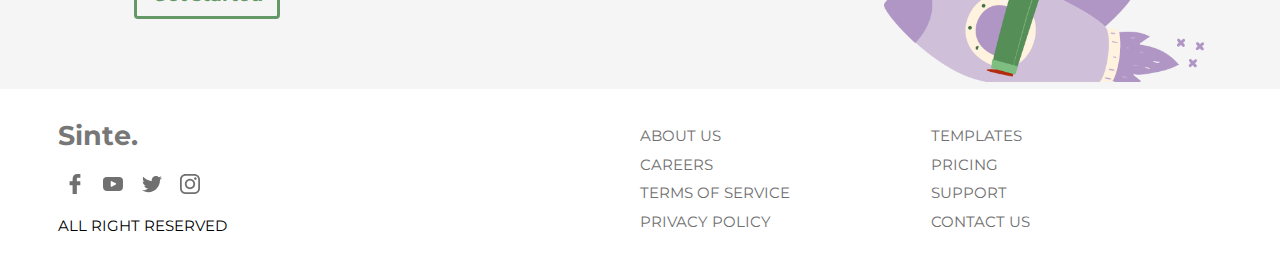
==== commit 585a0a64: "Fix one mistakes" ====
--- a/index.html
+++ b/index.html
@@ -89,17 +89,17 @@
       </div>
 
       <ul class="list-group column-2 unit [ xs-1 s-1 m-1-4 l-1-4 ] text-upper contrast">
-        <li><a href="#">about us</a></li>
-        <li><a href="#">careers</a></li>
-        <li><a href="#">terms of service</a></li>
-        <li><a href="#">privacy policy</a></li>
+        <li><a href="#" class="no-line">about us</a></li>
+        <li><a href="#" class="no-line">careers</a></li>
+        <li><a href="#" class="no-line">terms of service</a></li>
+        <li><a href="#" class="no-line">privacy policy</a></li>
       </ul>
 
       <ul class="list-group column-3 unit [ xs-1 s-1 m-1-4 l-1-4 ] text-upper contrast">
-        <li><a href="tour.html">templates</a></li>
-        <li><a href="pricing.html">pricing</a></li>
-        <li><a href="#">support</a></li>
-        <li><a href="#">contact us</a></li>
+        <li><a href="tour.html" class="no-line">templates</a></li>
+        <li><a href="pricing.html" class="no-line">pricing</a></li>
+        <li><a href="#" class="no-line">support</a></li>
+        <li><a href="#" class="no-line">contact us</a></li>
       </ul>
 
     </div>
--- a/css/main.css
+++ b/css/main.css
@@ -143,16 +143,31 @@
 }
 
 .btn-purple {
-  background-color: #af96c4;
-  color: #fff;
-  border-color: #af96c4;
+  background-color: #8f67a7;
+  color: #fff;
+  border-color: #8f67a7;
   width: 15em;
 }
 
+.btn-purple:hover,
+.btn-purple:focus {
+  background-color: #000;
+  color: #fff;
+  border-color: #000;
+}
+
 .btn-green {
-  background-color: #649867;
-  border-color: #649867;
+  background-color: #5d7f5f;
+  border-color: #5d7f5f;
   width: 15em;
+  color: #fff;
+}
+
+.btn-green:hover,
+.btn-green:focus {
+  background-color: #000;
+  color: #fff;
+  border-color: #000;
 }
 
 caption {
